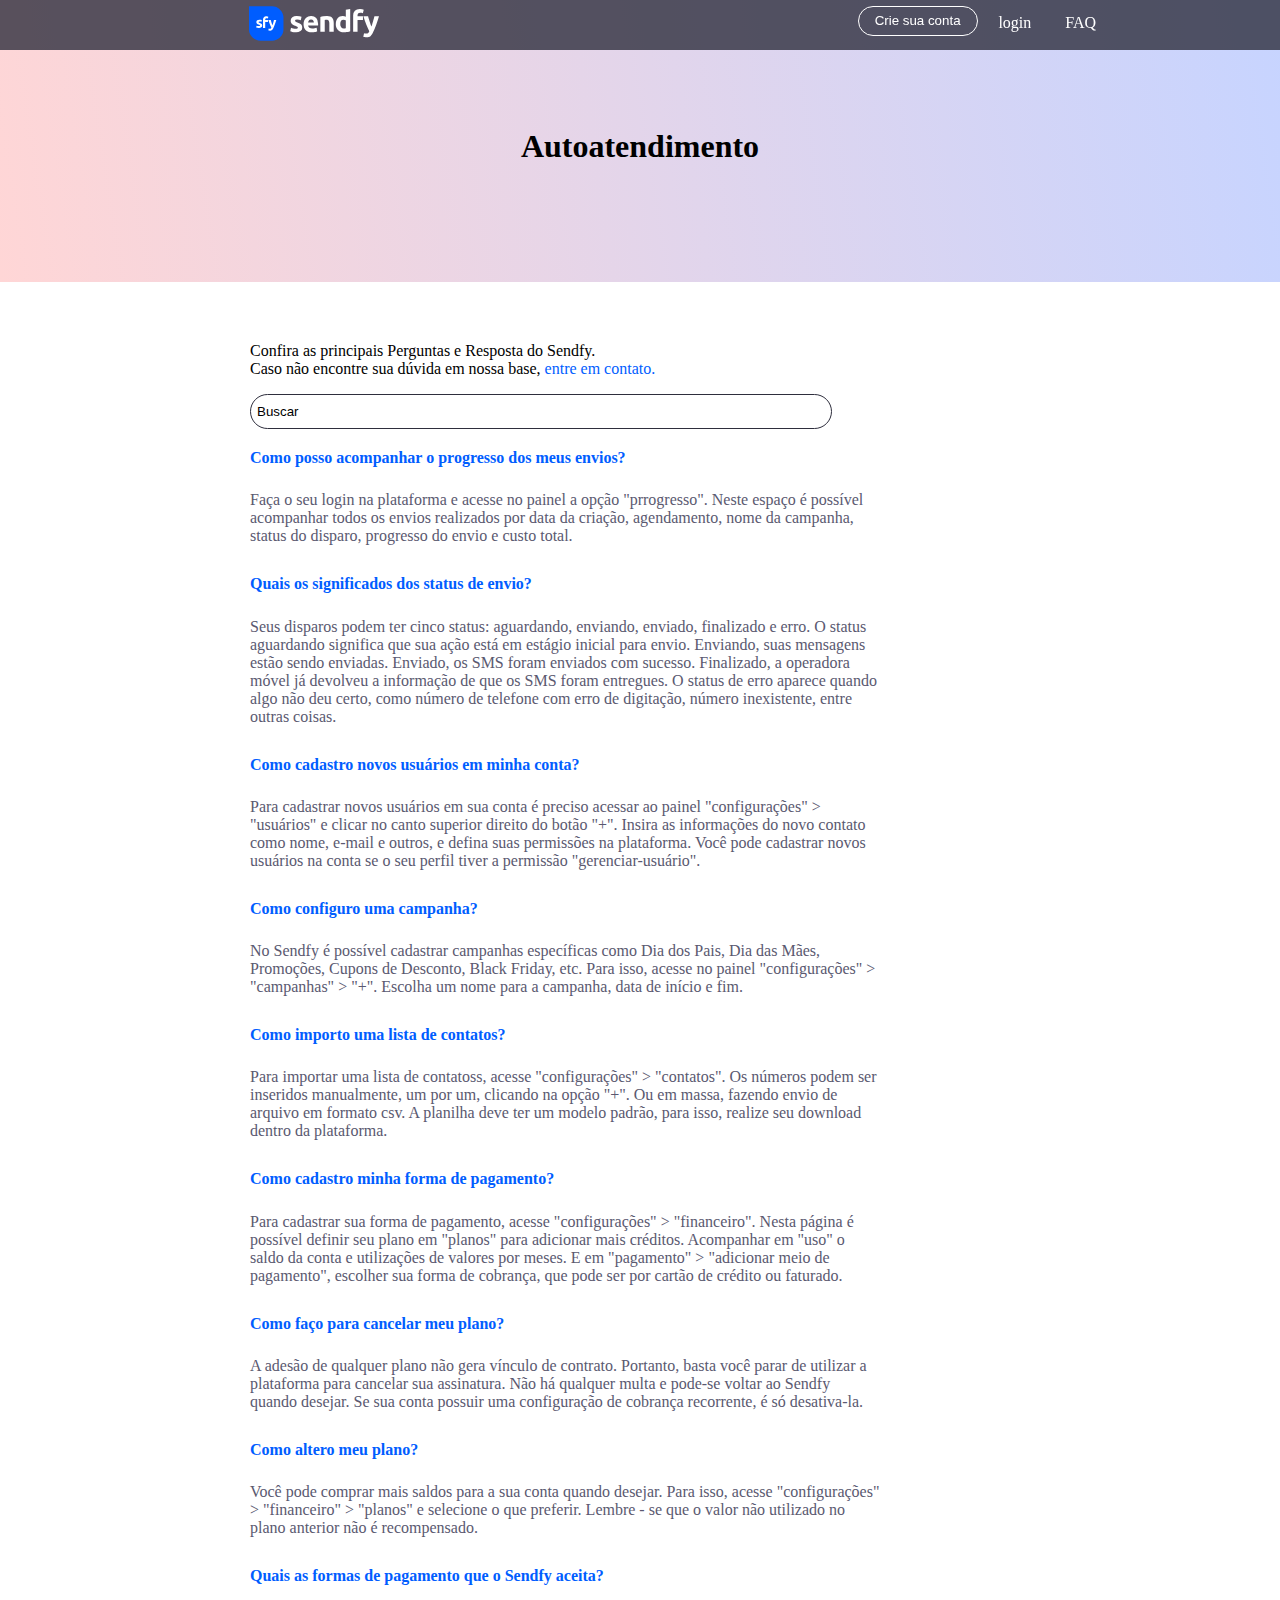
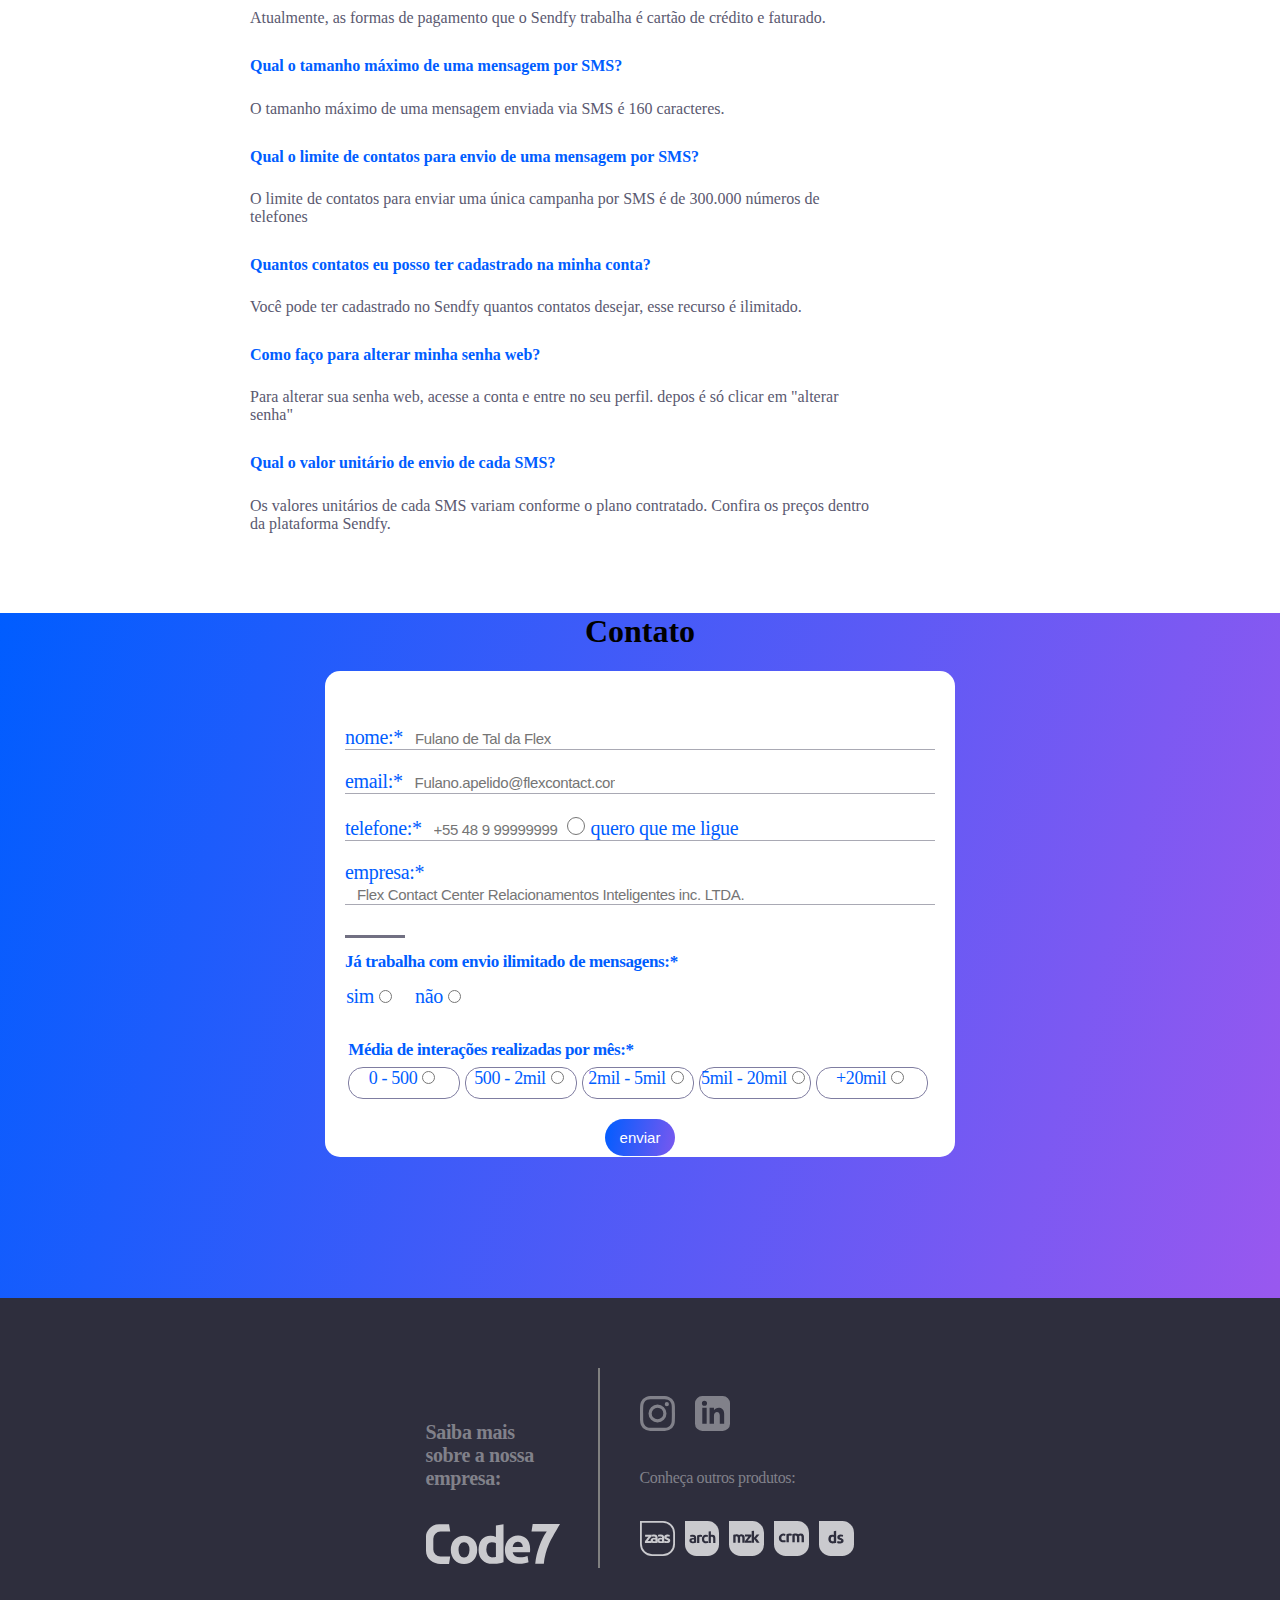
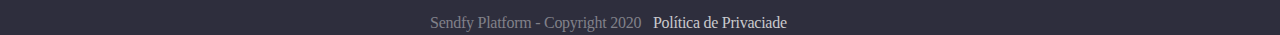
==== faq.html @ 9c52933a "Teste Commit" ====
<!DOCTYPE html>
<html lang="en">
<head>
    <meta charset="UTF-8">
    <meta name="viewport" content="width=device-width, initial-scale=1.0">
    <meta http-equiv="X-UA-Compatible" content="ie=edge">
    <title>Autoatendimento - Sendfy</title>
    <link rel="stylesheet" type="text/css" href="./css/faq.css">
</head>
<body>
    <div class="cabecalho-rolagem">
        <a href="index.html"><img class="logo_sendfy_rolagem" src="./imgs/logo_sendfy.svg"/></a>
        <button class="botao-criar-conta menu-rolagem">Crie sua conta</button>
        <div class="menu-cabecalho menu-rolagem-div">
            <a class="login">login</a>
            <a class="faq">FAQ</a>
        </div>
    </div>
    <div class="cabecalho">
       <h1>Autoatendimento</h1>
    </div>

    <div class="main">
    <div class="info">
        <p>Confira as principais Perguntas e Resposta do Sendfy.<br/>
            Caso não encontre sua dúvida em nossa base, <a href="#">entre em contato.</a>
        </p>
    </div>

        <button class="botao-buscar">Buscar</button>
        <div class="textos">
        <h4 class="primeiro">Como posso acompanhar o progresso dos meus envios?</h4>
        <p>Faça o seu login na plataforma e acesse no painel a opção "prrogresso". Neste espaço é possível 
            acompanhar todos os envios realizados por data
            da criação, agendamento, nome da campanha, status do disparo, progresso do envio e custo total.
        </p>

        <h4>Quais os significados dos status de envio?</h4>
        <p>Seus disparos podem ter cinco status: aguardando, enviando, enviado, finalizado e erro. O status aguardando
            significa que sua ação está em estágio inicial para envio. Enviando, suas mensagens estão sendo enviadas.
            Enviado, os SMS foram enviados com sucesso. Finalizado, a operadora móvel já devolveu a informação de que os
            SMS foram entregues. O status de erro aparece quando algo não deu certo, como número de telefone com erro
            de digitação, número inexistente, entre outras coisas.</p>

        <h4>Como cadastro novos usuários em minha conta?</h4>
        <p>
            Para cadastrar novos usuários em sua conta é preciso acessar ao painel "configurações" > "usuários"
            e clicar no canto superior direito do botão "+". Insira as informações do novo contato como nome, e-mail
            e outros, e defina suas permissões na plataforma. Você pode cadastrar novos usuários na conta se o seu perfil
            tiver a permissão "gerenciar-usuário".
        </p>

        <h4>Como configuro uma campanha?</h4>
        <p>No Sendfy é possível cadastrar campanhas específicas como Dia dos Pais, Dia das Mães, Promoções, Cupons
            de Desconto, Black Friday, etc. Para isso, acesse no painel "configurações" > "campanhas" > "+". Escolha
            um nome para a campanha, data de início e fim.
        </p>

        <h4>Como importo uma lista de contatos?</h4>
        <p>Para importar uma lista de contatoss, acesse "configurações" > "contatos". Os números podem ser inseridos
            manualmente, um por um, clicando na opção "+". Ou em massa, fazendo envio de arquivo em formato csv.
            A planilha deve ter um modelo padrão, para isso, realize seu download dentro da plataforma.
        </p>

        <h4>Como cadastro minha forma de pagamento?</h4>
        <p>
            Para cadastrar sua forma de pagamento, acesse "configurações" > "financeiro". Nesta página é possível
            definir seu plano em "planos" para adicionar mais créditos. Acompanhar em "uso" o saldo da conta e
            utilizações de valores por meses. E em "pagamento" > "adicionar meio de pagamento", escolher sua forma
            de cobrança, que pode ser por cartão de crédito ou faturado.
        </p>

        <h4>Como faço para cancelar meu plano?</h4>
        <p>
            A adesão de qualquer plano não gera vínculo de contrato. Portanto, basta você parar de utilizar a 
            plataforma para cancelar sua assinatura. Não há qualquer multa e pode-se voltar ao Sendfy quando
            desejar. Se sua conta possuir uma configuração de cobrança recorrente, é só desativa-la.
        </p>

        <h4>Como altero meu plano?</h4>
        <p>
            Você pode comprar mais saldos para a sua conta quando desejar. Para isso, acesse "configurações" >
            "financeiro" > "planos" e selecione o que preferir. Lembre - se que o valor não utilizado no plano
            anterior não é recompensado.
        </p>

        <h4>Quais as formas de pagamento que o Sendfy aceita?</h4>
        <p>
            Atualmente, as formas de pagamento que o Sendfy trabalha é cartão de crédito e faturado.
        </p>

        <h4>Qual o tamanho máximo de uma mensagem por SMS?</h4>
        <p>
            O tamanho máximo de uma mensagem enviada via SMS é 160 caracteres.
        </p>

        <h4>Qual o limite de contatos para envio de uma mensagem por SMS?</h4>
        <p>O limite de contatos para enviar uma única campanha por SMS é de 300.000 números de telefones</p>

        <h4>Quantos contatos eu posso ter cadastrado na minha conta?</h4>
        <p>
            Você pode ter cadastrado no Sendfy quantos contatos desejar, esse recurso é ilimitado.
        </p>

        <h4>Como faço para alterar minha senha web?</h4>
        <p>Para alterar sua senha web, acesse a conta e entre no seu perfil. depos é só clicar em "alterar senha"</p>

        <h4>Qual o valor unitário de envio de cada SMS?</h4>
        <p>Os valores unitários de cada SMS variam conforme o plano contratado. Confira os preços dentro da plataforma Sendfy.</p>
        </div>

    </div>

    <div class="rodape">
        <h1>Contato</h1>
        <form>
            <div class="nome input">
            <label>nome:*</label><input type="text" placeholder="Fulano de Tal da Flex"/>
            </div>
            <div class="input">
            <label>email:*</label><input type="text" placeholder="Fulano.apelido@flexcontact.com.br">
            </div>
            <div class="input">
            <label>telefone:*</label><input class="input-tel" type="text" placeholder="+55 48 9 99999999"><input type="radio" class="radio"><label class="meligue">quero que me ligue</label>
            </div>
            <div class="input">
            <label>empresa:*</label><input class="empresa" type="text" placeholder="Flex Contact Center Relacionamentos Inteligentes inc. LTDA."/>
            </div>

            <div class="risco"></div>

            <div class="envio-mensagem">
                <h1>Já trabalha com envio ilimitado de mensagens:*</h1>
            </div>
            <div class="sim-nao">
                <label>sim</label><input class="input-sim" type="radio"/><label class="label-nao">não</label><input type="radio"/>
            </div>

            <div class="interacoes">
                <h1>Média de interações realizadas por mês:*</h1>
            </div>

            <div class="radiobox-interacoes">
                <div class="radiobox">
                <label>0 - 500</label><input type="radio"/>
                </div>
                <div class="radiobox">
                <label>500 - 2mil</label><input type="radio"/>
                </div>
                <div class="radiobox">
                <label>2mil - 5mil</label><input type="radio"/>
                </div>
                <div class="radiobox">
                <label>5mil - 20mil</label><input type="radio"/>
                </div>
                <div class="radiobox">
                <label>+20mil</label><input type="radio"/>
                </div>
            </div>

            <button class="botao-enviar">enviar</button>
        </form>
    </div>

    <div class="fim">
        <div class="conteudo">
            <div class="conteudo-esquerdo">
            <h5>Saiba mais sobre a nossa empresa:</h5>
            <img src="./imgs/code_7.svg">
            </div>
            <div class="meio"></div>
            <div class="conteudo-direito">
            <img src="./imgs/insta.svg"><img  class="linkedin" src="./imgs/iconmonstr-linkedin-3.svg">
            <br/><br/>
            <p>Conheça outros produtos:</p>
            <br/>
            <img class="zaas" src="./imgs/zaas.svg"><img class="arch produtos" src="./imgs/arch.svg"><img class="mzq produtos" src="./imgs/mzk.svg"><img class="crm produtos" src="./imgs/crm.svg"><img class="ds produtos" src="./imgs/ds.svg">
            </div>
        </div>
        <div class="copyright">
        <p>Sendfy Platform - Copyright 2020 <a href="#">Política de Privaciade</a></p>
        </div>
    </div>

</body>
</html>
---- css/faq.css ----
body {
  margin: 0;
  height: 2000px;
  overflow-x: hidden;
}

.cabecalho {
  position: absolute;
  top: 0px;
  left: 0px;
  width: 100%;
  height: 282px;
  background: transparent linear-gradient(261deg, #c7d4ff 0%, #ffd6d6 100%) 0%
    0% no-repeat padding-box;
  opacity: 1;
}

.cabecalho h1 {
  text-align: center;
  margin-top: 10%;
}

.cabecalho-rolagem {
  width: 100%;
  height: 50px;
  background: rgba(46, 46, 61, 0.8) no-repeat padding-box;
  position: fixed;
  z-index: 999;
  opacity: 1;
  top: 0;
}

.logo_sendfy_rolagem {
  position: absolute;
  left: 249px;
  width: 130px;
  height: 47px;
  opacity: 1 !important;
}

.menu-cabecalho {
  position: absolute;
  left: 78%;
  top: 12%;
}

.botao-criar-conta {
  position: absolute;
  left: 67%;
  top: 11%;
  border-radius: 20px;
  width: 120px;
  height: 30px;
  background: #ffffff00 0% 0% no-repeat padding-box;
  border: 1px solid #ffffff;
  color: #ffffff;
  border-radius: 20px;
  opacity: 1;
}

.menu-rolagem-div {
  margin-top: 8px;
}

.login {
  margin-right: 30px;
  letter-spacing: 0;
  color: #ffffff;
  opacity: 1;
}

.faq {
  margin-right: 30px;
  letter-spacing: 0;
  color: #ffffff;
  opacity: 1;
}

.main {
  position: rela;
  z-index: 999;
  margin-top: 342px;
  margin-left: 250px;
  margin-right: 400px;
}

.info {
  letter-spacing: 0;
  opacity: 1;
}

.info a {
  text-decoration: none;
  letter-spacing: 0;
  color: #005dff;
  top: 342px;
  left: 250px;
  width: 527px;
  height: 42px;
}

.botao-buscar {
  background: #ffffff00 0% 0% no-repeat padding-box;
  border: 1px solid #2e2e3d;
  border-radius: 20px;
  opacity: 1;
  top: 425px;
  left: 669px;
  width: 582px;
  height: 35px;
  text-align: left;
}

.textos h4 {
  top: 0px;
  left: 0px;
  width: 542px;
  height: 21px;
  text-align: left;
  font: Medium 20px/30px Objektiv Mk3;
  letter-spacing: 0;
  color: #005dff;
  margin-top: 30px;
}

.primeiro {
  margin-top: 20px !important;
}

.textos p {
  top: 63px;
  left: 0px;
  width: 100%;
  height: 100%;
  text-align: left;
  font: Regular 16px/30px Objektiv Mk3;
  letter-spacing: 0;
  color: #5a5970;
}

.rodape {
  top: 2186px;
  left: 0px;
  width: 100%;
  height: 685px;
  background: transparent linear-gradient(106deg, #005dff 0%, #9958ef 100%) 0%
    0% no-repeat padding-box;
  opacity: 1;
  text-align: center;
  margin-top: 80px;
}

.rodape form {
  width: 630px;
  height: 451px;
  background: #ffffff 0% 0% no-repeat padding-box;
  border-radius: 15px;
  opacity: 1;
  margin: auto;
  padding-top: 35px;
}

.input {
  text-align: left;
  border-bottom: solid 1px #a9a9b4;
  margin-left: 20px;
  margin-right: 20px;
  margin-top: 20px;
}

.input label {
  top: 2380px;
  left: 665px;
  width: 58px;
  height: 18px;
  text-align: left;
  font: Regular 17px/24px Objektiv Mk3;
  letter-spacing: -0.34px;
  color: #005dff;
  opacity: 1;
  font-size: 20px;
}

.input input {
  top: 2380px;
  left: 728px;
  height: 18px;
  width: 200px;
  text-align: left;
  font: Regular 17px/24px Objektiv Mk3;
  letter-spacing: -0.34px;
  color: #a9a9b4;
  opacity: 1;
  border: none;
  margin-left: 10px;
  font-size: 15px;
}

.input-tel {
  width: 130px !important;
}

.meligue {
  margin-left: -88px !important;
}

.radio {
  margin-left: -90px !important;
}

.empresa {
  width: 500px !important;
}

.risco {
  margin-top: 30px;
  margin-left: 20px;
  width: 60px;
  height: 3px;
  background: #717082 0% 0% no-repeat padding-box;
  opacity: 1;
}

.envio-mensagem {
  margin-left: 20px;
}

.envio-mensagem h1 {
  text-align: left;
  font: Bold 17px/24px Objektiv Mk3;
  letter-spacing: -0.34px;
  color: #005dff;
  opacity: 1;
}

.interacoes h1 {
  margin-top: 30px;
  font: Bold 17px/24px Objektiv Mk3;
  letter-spacing: -0.34px;
  color: #005dff;
  opacity: 1;
  width: 332px;
  height: 18px;
}

.sim-nao {
  margin-left: -470px;
  font: Regular 17px/24px Objektiv Mk3;
  letter-spacing: -0.34px;
  color: #005dff;
  opacity: 1;
  font-size: 20px !important;
}

.label-nao {
  margin-left: 20px;
}

.radiobox-interacoes {
  display: flex;
  justify-content: center;
}

.radiobox {
  top: 2677px;
  left: 665px;
  width: 110px;
  height: 30px;
  border: 1px solid #7f7da1;
  border-radius: 15px;
  opacity: 1;
  margin-right: 5px;
  letter-spacing: -0.34px;
  color: #005dff;
  opacity: 1;
  font-size: 18px;
}

.botao-enviar {
  margin-top: 20px;
  border-radius: 25px;
  font-size: 15px;
  color: white;
  padding: 10px 15px 10px 15px;
  border: none;
  background: transparent linear-gradient(101deg, #005dff 0%, #7958ef 100%) 0%
    0% no-repeat padding-box;
}

.fim {
  top: 2871px;
  left: 0px;
  width: 100%;
  height: 337px;
  background: #2e2e3d 0% 0% no-repeat padding-box;
  opacity: 1;
}

.meio {
  border-right: solid 2px gray;
  width: 2px;
  height: 200px;
  margin-top: auto;
}

.conteudo {
  display: flex;
  align-items: center;
  justify-content: center;
}

.conteudo-esquerdo {
  margin-top: 90px;
  width: 120px;
  padding-right: 50px;
}

.conteudo-esquerdo h5 {
  font: Regular 18px/24px Objektiv Mk3;
  letter-spacing: -0.36px;
  color: #81818a;
  opacity: 1;
  font-size: 20px;
}

.conteudo-direito {
  margin-left: 40px;
  margin-top: 90px;
}

.linkedin {
  margin-left: 20px;
}

.conteudo-direito p {
  text-align: left;
  font: Regular 18px/24px Objektiv Mk3;
  letter-spacing: -0.36px;
  color: #81818a;
  opacity: 1;
}

.produtos {
  margin-left: 10px;
}

.copyright {
  display: flex;
  align-items: center;
  justify-content: center;
  margin-top: 30px;
}

.copyright p {
  width: 420px;
  font: Regular 13px/24px Objektiv Mk3;
  letter-spacing: -0.26px;
  color: #81818a;
  opacity: 1;
  margin-bottom: 0;
}

.fim a {
  margin-left: 8px;
  text-decoration: none;
  width: 140px;
  letter-spacing: -0.26px;
  color: #cacace;
  opacity: 1;
}
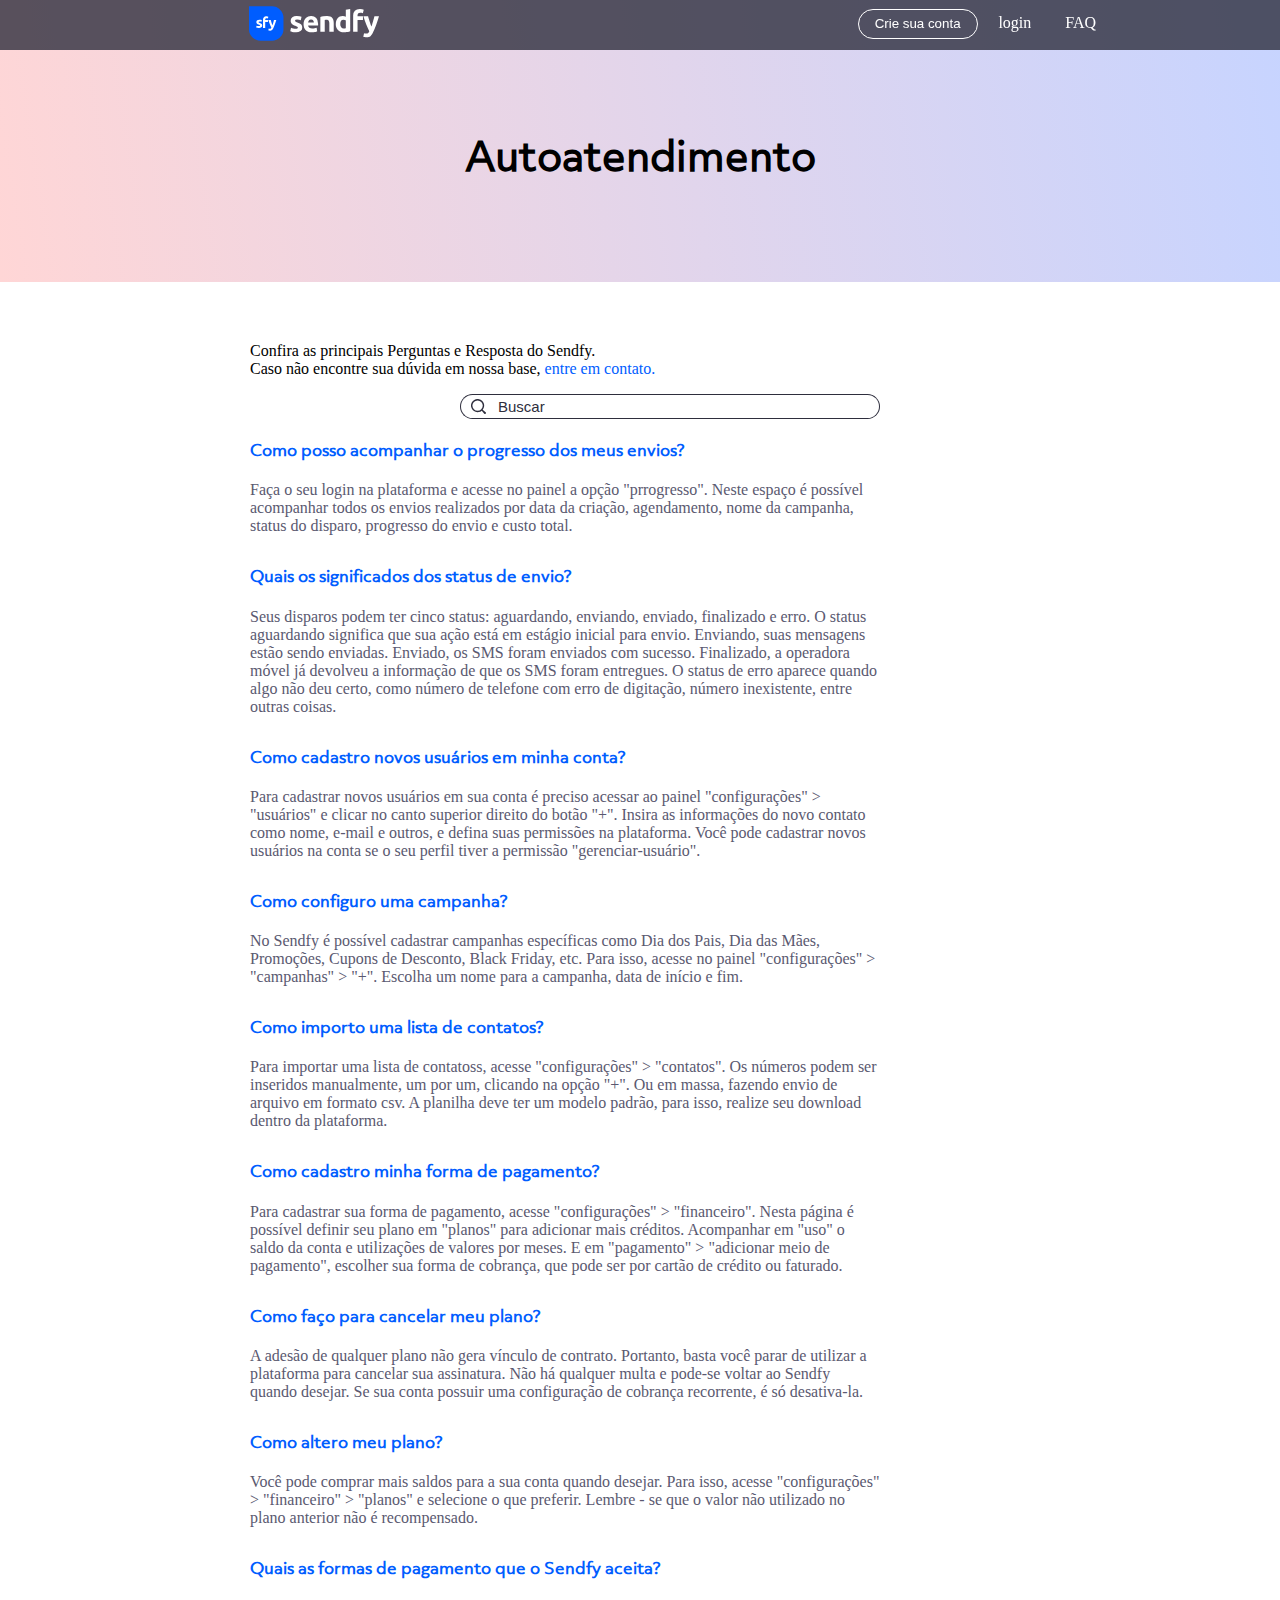
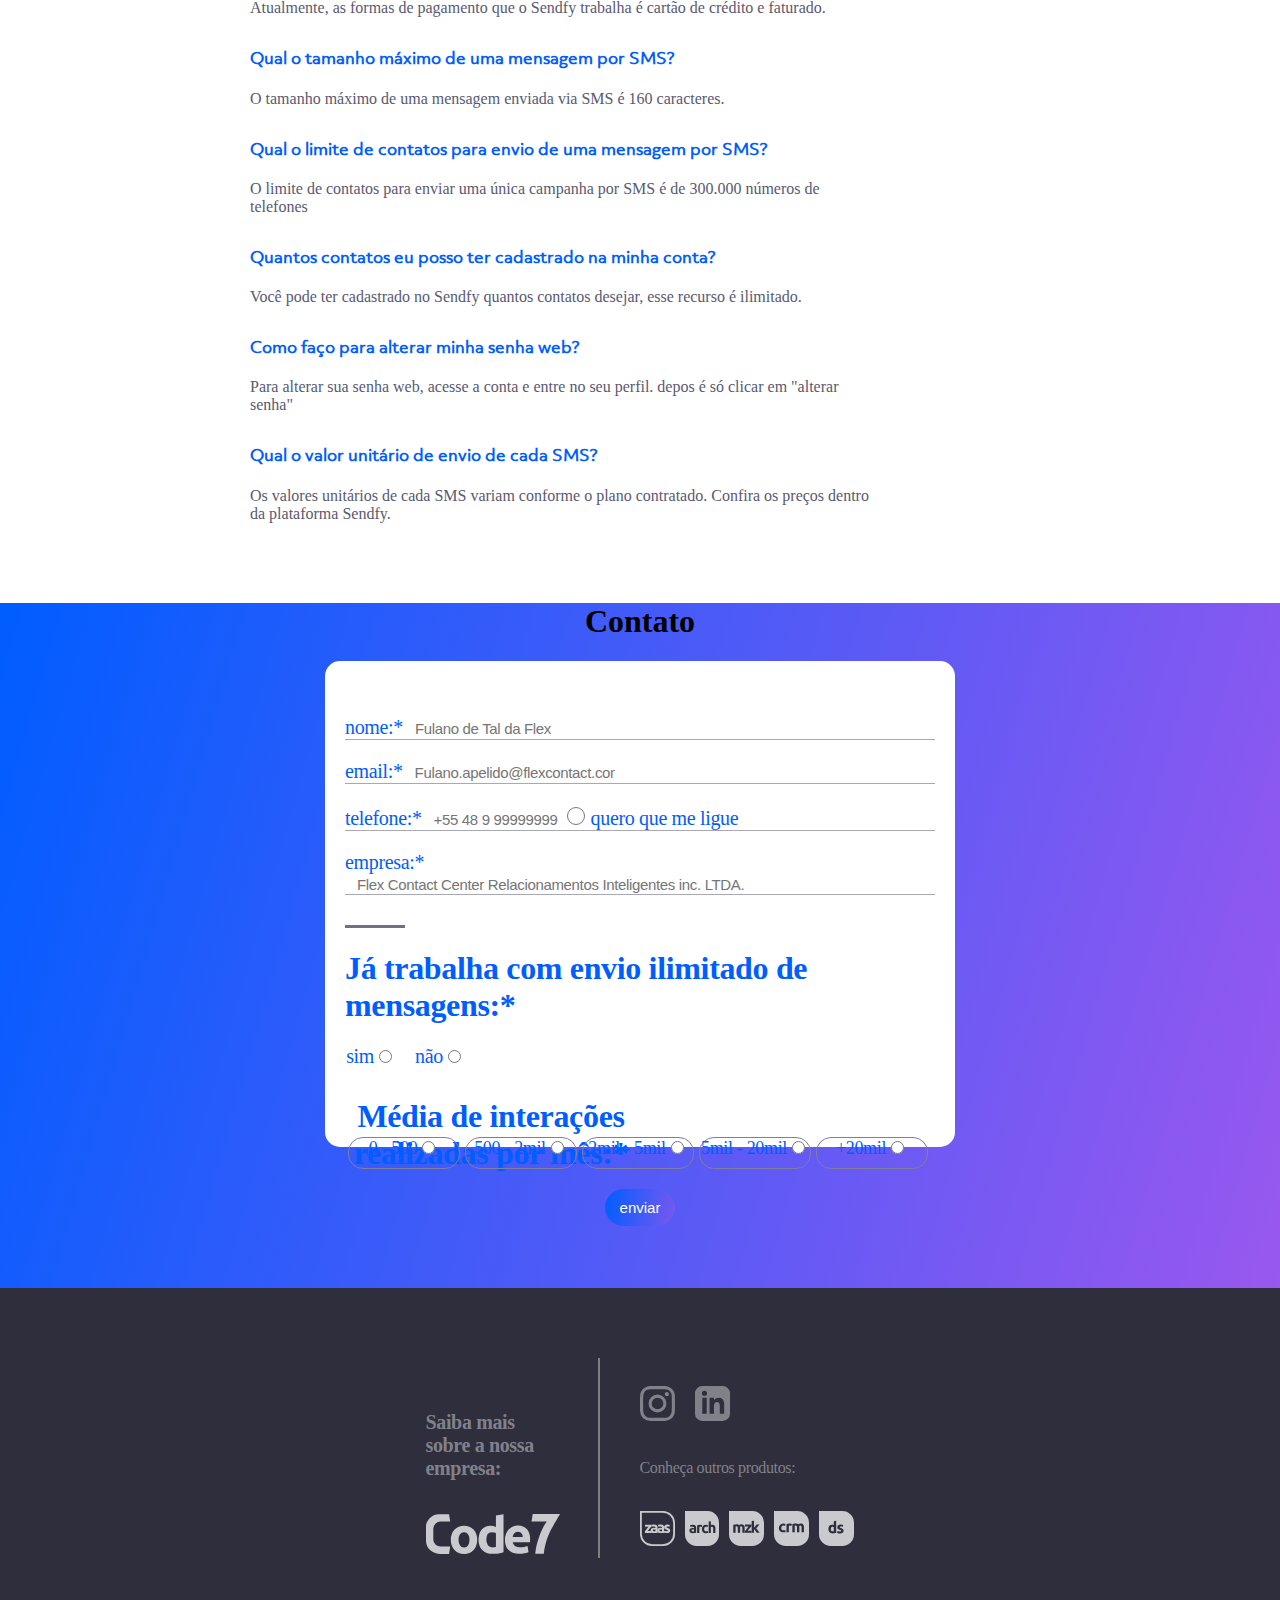
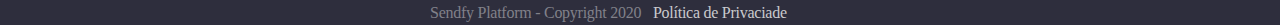
==== commit 0cfddf94: "Font instalada" ====
--- a/faq.html
+++ b/faq.html
@@ -26,8 +26,13 @@
             Caso não encontre sua dúvida em nossa base, <a href="#">entre em contato.</a>
         </p>
     </div>
+        <div class="Busca">
+        <div class="icone-busca">
+        <a href="#"><img class="icone" src="./imgs/busca.svg"></a>
+        </div>
+        <input class="Busca-Input" type="text" placeholder="Buscar"/>
+        </div>
 
-        <button class="botao-buscar">Buscar</button>
         <div class="textos">
         <h4 class="primeiro">Como posso acompanhar o progresso dos meus envios?</h4>
         <p>Faça o seu login na plataforma e acesse no painel a opção "prrogresso". Neste espaço é possível 
--- a/css/faq.css
+++ b/css/faq.css
@@ -1,3 +1,8 @@
+@font-face { 
+  font-family: 'Objektiv';
+  src: url('../fonts/Objektiv Mk3 W03 Regular/Objektiv Mk3 W03 Regular.ttf');
+}
+
 body {
   margin: 0;
   height: 2000px;
@@ -18,6 +23,9 @@
 .cabecalho h1 {
   text-align: center;
   margin-top: 10%;
+  font-family: 'Objektiv';
+  font-size: 40px;
+  font-weight: bold;
 }
 
 .cabecalho-rolagem {
@@ -47,7 +55,7 @@
 .botao-criar-conta {
   position: absolute;
   left: 67%;
-  top: 11%;
+  top: 17%;
   border-radius: 20px;
   width: 120px;
   height: 30px;
@@ -99,16 +107,53 @@
   height: 42px;
 }
 
-.botao-buscar {
+.Busca {
+  display: flex;
+  margin-left: 30px;
+}
+
+.Busca input {
   background: #ffffff00 0% 0% no-repeat padding-box;
   border: 1px solid #2e2e3d;
-  border-radius: 20px;
-  opacity: 1;
-  top: 425px;
-  left: 669px;
-  width: 582px;
-  height: 35px;
-  text-align: left;
+  border-radius: 0 20px 20px 0;
+  border-left: none;
+  opacity: 1;
+  width: 405px;
+  height: 21px;
+  text-align: left;
+  margin-left: 36%;
+}
+
+.Busca input {
+  font-size: 15px;
+  color: #2e2e3d;
+}
+
+.Busca input:focus {
+  outline: none;
+}
+
+.Busca-Input::-webkit-input-placeholder {
+  font-size: 15px;
+  color: #2e2e3d;
+}
+
+.icone-busca {
+  position: absolute;
+  z-index: 999;
+  background: #ffffff00 0% 0% no-repeat padding-box;
+  border: 1px solid #2e2e3d;
+  border-radius: 20px 0 0 20px;
+  border-right: none;
+  opacity: 1;
+  width: 40px;
+  height: 23px;
+  margin-left: 240px;
+}
+
+.icone {
+  margin-left: 10px;
+  margin-top: 4px;
 }
 
 .textos h4 {
@@ -121,6 +166,7 @@
   letter-spacing: 0;
   color: #005dff;
   margin-top: 30px;
+  font-family: Medium, Objektiv;
 }
 
 .primeiro {
@@ -174,7 +220,7 @@
   width: 58px;
   height: 18px;
   text-align: left;
-  font: Regular 17px/24px Objektiv Mk3;
+  font: 'Regular', 'Objektiv';
   letter-spacing: -0.34px;
   color: #005dff;
   opacity: 1;
@@ -187,7 +233,7 @@
   height: 18px;
   width: 200px;
   text-align: left;
-  font: Regular 17px/24px Objektiv Mk3;
+  font: 'Regular', 'Objektiv Mk3';
   letter-spacing: -0.34px;
   color: #a9a9b4;
   opacity: 1;
@@ -227,7 +273,7 @@
 
 .envio-mensagem h1 {
   text-align: left;
-  font: Bold 17px/24px Objektiv Mk3;
+  font: Bold, 'Objektiv';
   letter-spacing: -0.34px;
   color: #005dff;
   opacity: 1;
@@ -235,7 +281,7 @@
 
 .interacoes h1 {
   margin-top: 30px;
-  font: Bold 17px/24px Objektiv Mk3;
+  font: Bold, 'Objektiv';
   letter-spacing: -0.34px;
   color: #005dff;
   opacity: 1;
@@ -245,7 +291,7 @@
 
 .sim-nao {
   margin-left: -470px;
-  font: Regular 17px/24px Objektiv Mk3;
+  font: 'Regular', 'Objektiv';
   letter-spacing: -0.34px;
   color: #005dff;
   opacity: 1;
@@ -316,7 +362,7 @@
 }
 
 .conteudo-esquerdo h5 {
-  font: Regular 18px/24px Objektiv Mk3;
+  font: 'Regular', 'Objektiv';
   letter-spacing: -0.36px;
   color: #81818a;
   opacity: 1;
@@ -334,7 +380,7 @@
 
 .conteudo-direito p {
   text-align: left;
-  font: Regular 18px/24px Objektiv Mk3;
+  font: 'Regular', 'Objektiv';
   letter-spacing: -0.36px;
   color: #81818a;
   opacity: 1;
@@ -353,7 +399,7 @@
 
 .copyright p {
   width: 420px;
-  font: Regular 13px/24px Objektiv Mk3;
+  font: 'Regular', 'Objektiv';
   letter-spacing: -0.26px;
   color: #81818a;
   opacity: 1;
@@ -368,3 +414,140 @@
   color: #cacace;
   opacity: 1;
 }
+
+
+@media(max-width: 1420px) {
+
+  .icone-busca {
+    margin-left: 220px;
+  }
+
+}
+
+@media(max-width: 1380px) {
+
+  .icone-busca {
+    margin-left: 204px;
+  }
+
+}
+
+@media(max-width: 1305px) {
+
+  .icone-busca {
+    margin-left: 180px;
+  }
+
+}
+
+@media(max-width: 1232px) {
+
+  .icone-busca {
+    margin-left: 160px;
+  }
+
+}
+
+@media(max-width: 1223px) {
+
+  .icone-busca {
+    margin-left: 150px;
+  }
+
+}
+
+@media(max-width: 1165px) {
+
+  .login {
+    margin-left: 20px;
+  }
+
+}
+
+@media(max-width: 1139px) {
+
+  .icone-busca {
+    margin-left: 120px;
+  }
+
+}
+
+@media(max-width: 1150px) {
+
+  .icone-busca {
+    margin-left: 122px;
+  }
+
+}
+
+@media(max-width: 1090px) {
+
+  .icone-busca {
+    margin-left: 102px;
+  }
+
+}
+
+@media(max-width: 1084px) {
+
+  .icone-busca {
+    margin-left: 100px;
+  }
+
+}
+
+@media(max-width: 1072px) {
+
+  .icone-busca {
+    margin-left: 94px;
+  }
+
+}
+
+@media(max-width: 1064px) {
+
+  .icone-busca {
+    margin-left: 92px;
+  }
+
+}
+
+@media(max-width: 1014px) {
+
+  .icone-busca {
+    margin-left: 72px;
+  }
+
+}
+
+@media(max-width: 999px) {
+
+  .icone-busca {
+    margin-left: 70px;
+  }
+
+}
+
+@media(max-width: 992px) {
+
+  .icone-busca {
+    margin-left: 70px;
+  }
+
+}
+
+@media(max-width: 982px) {
+
+  .icone-busca {
+    margin-left: 70px;
+  }
+
+}
+
+@media(max-width: 973px) {
+
+  .login {
+    margin-left: 30px;
+  }
+
+}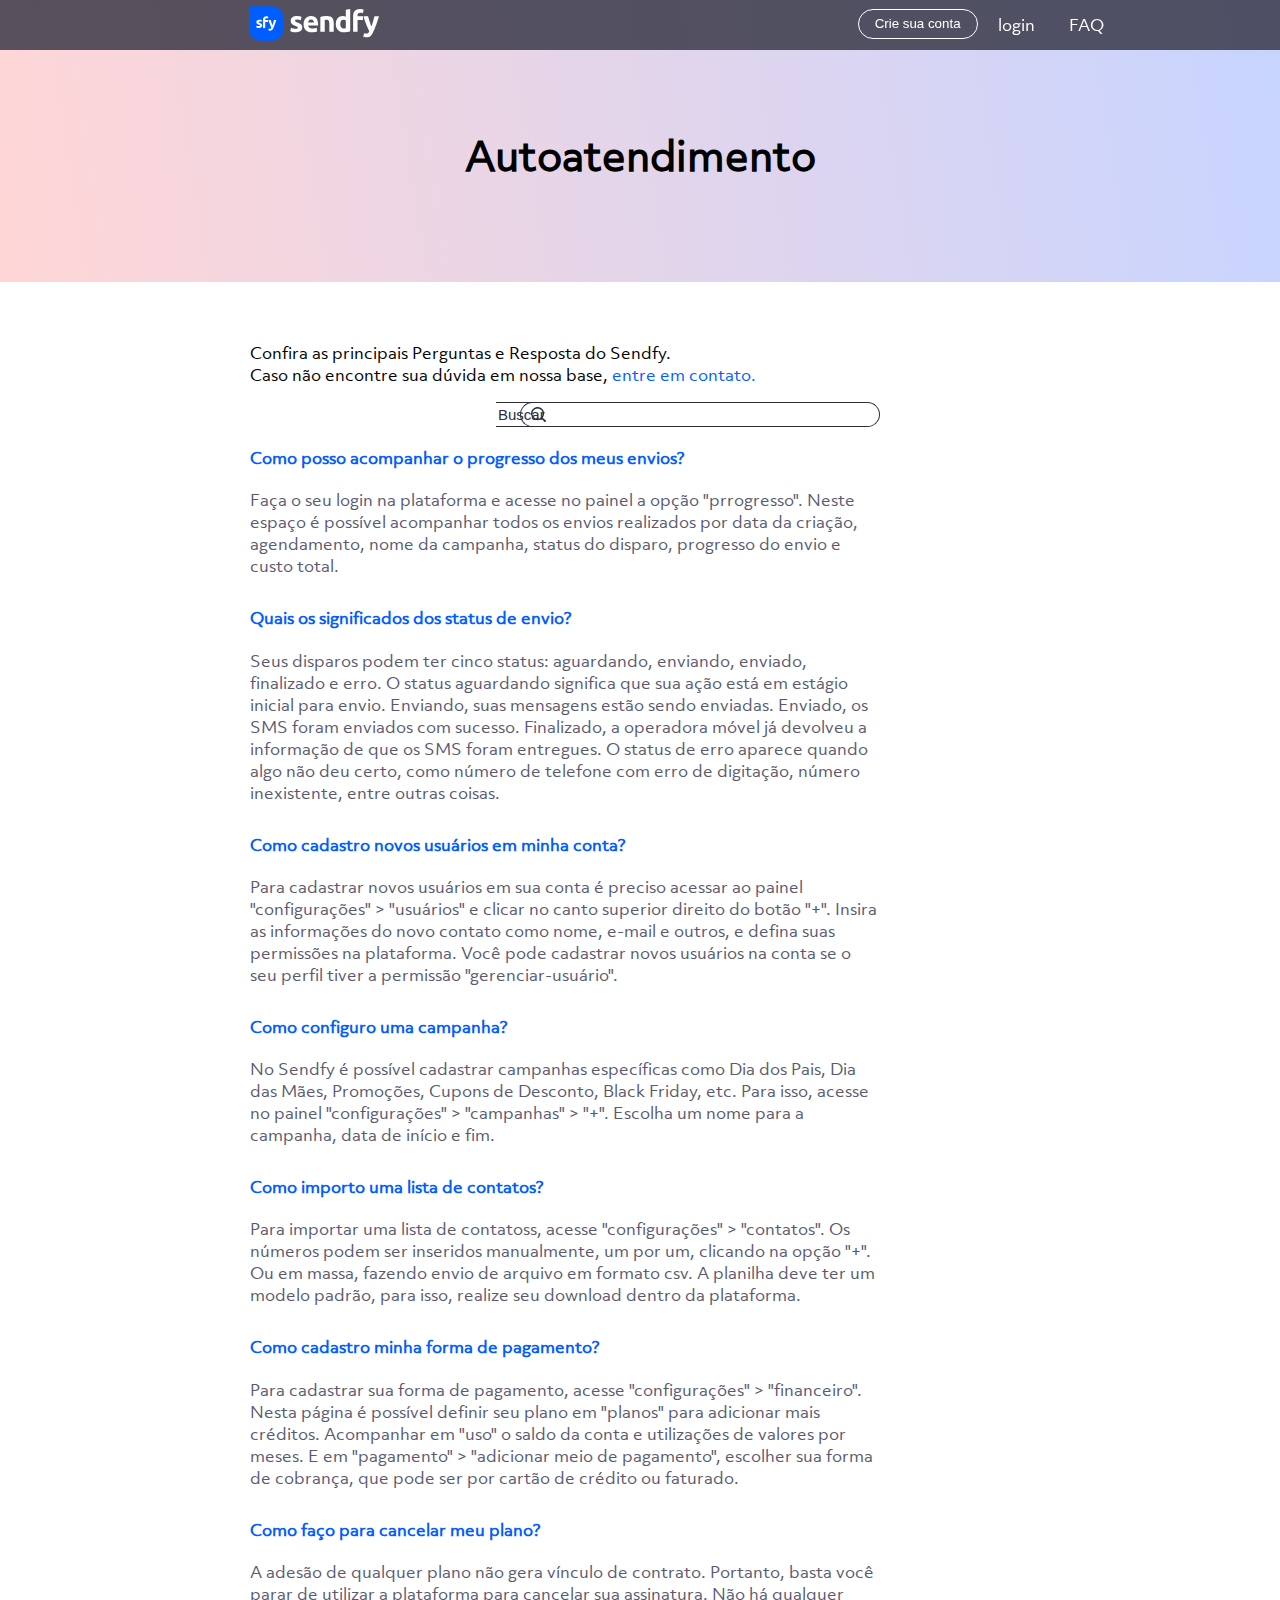
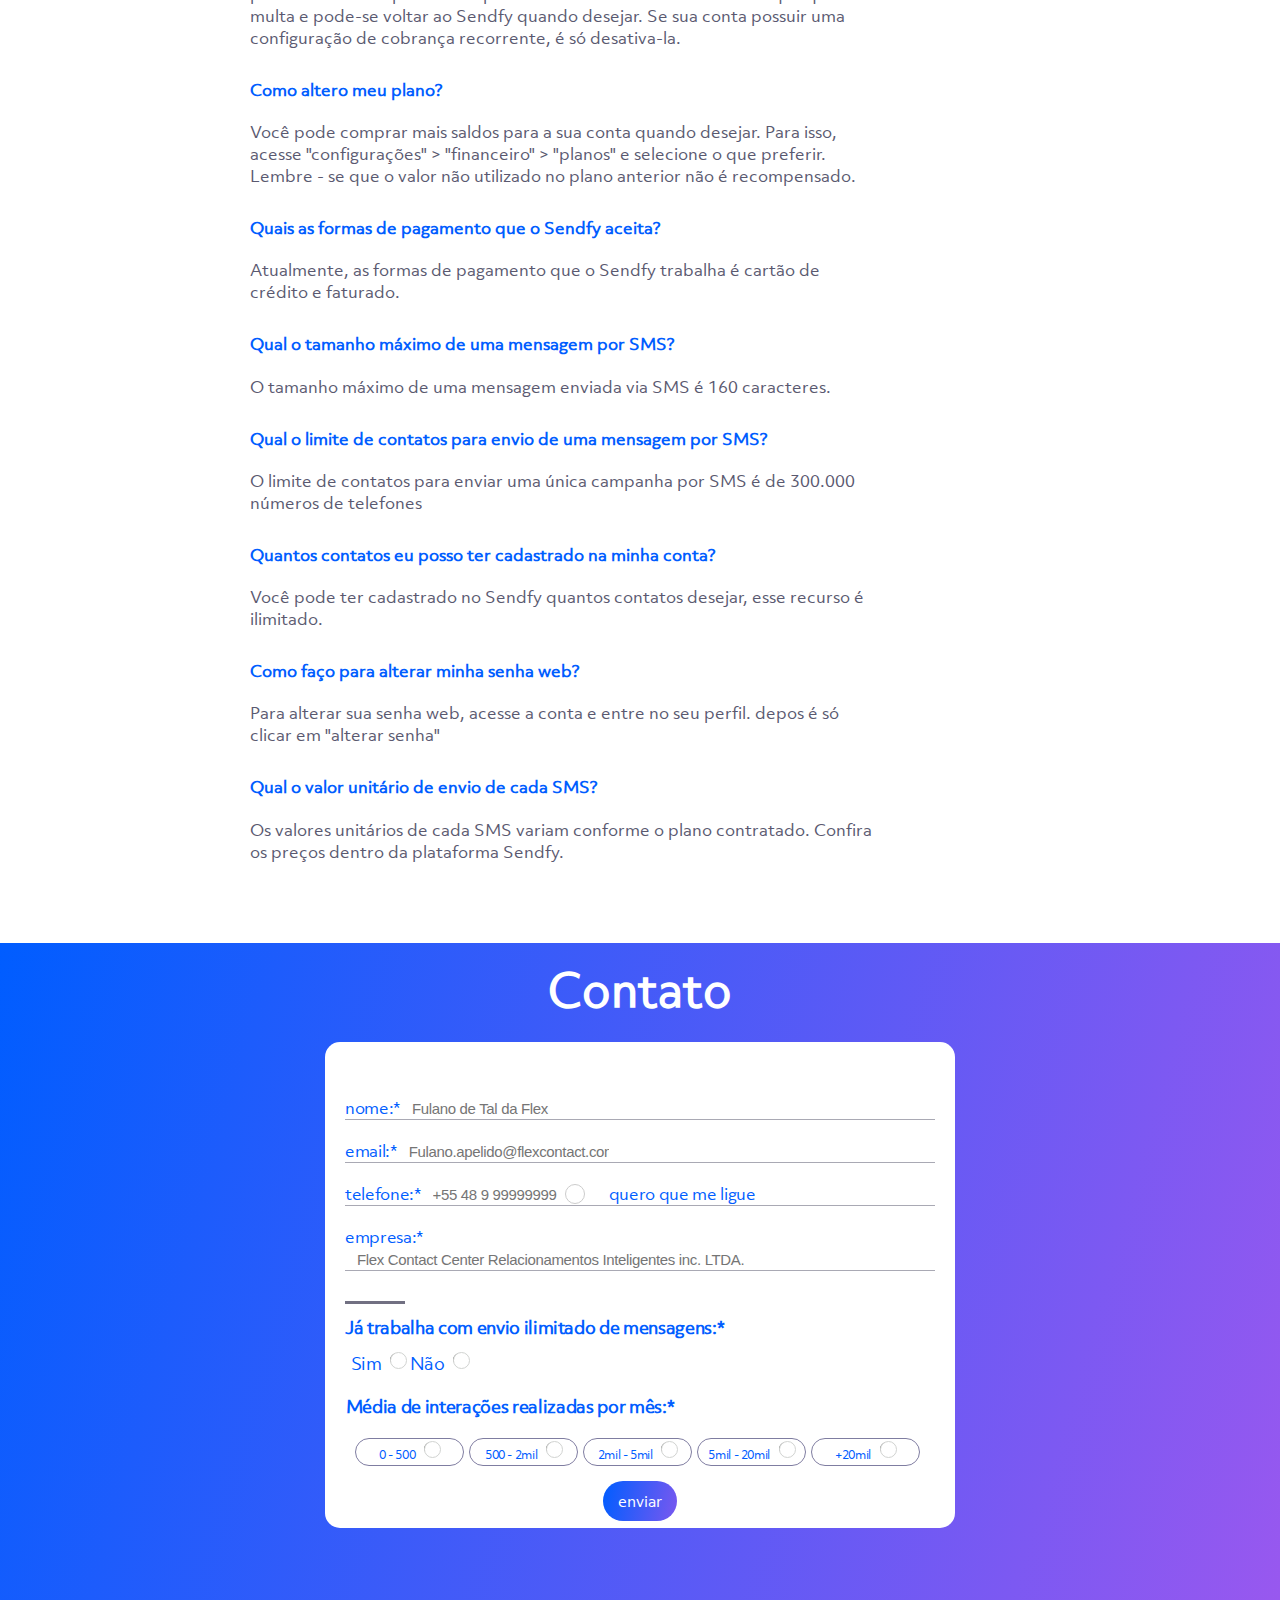
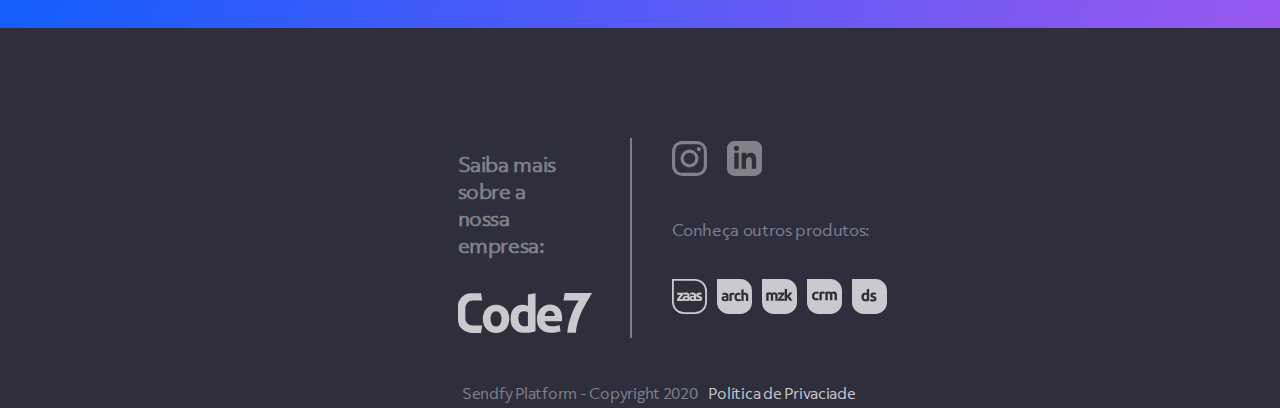
==== commit 5ade3bb1: "Rodaé e Fim do Faq finalizado (menos" ====
--- a/faq.html
+++ b/faq.html
@@ -117,7 +117,7 @@
     </div>
 
     <div class="rodape">
-        <h1>Contato</h1>
+        <a class="titulo-rodape-contato"><b>Contato</b></a>
         <form>
             <div class="nome input">
             <label>nome:*</label><input type="text" placeholder="Fulano de Tal da Flex"/>
@@ -126,7 +126,13 @@
             <label>email:*</label><input type="text" placeholder="Fulano.apelido@flexcontact.com.br">
             </div>
             <div class="input">
-            <label>telefone:*</label><input class="input-tel" type="text" placeholder="+55 48 9 99999999"><input type="radio" class="radio"><label class="meligue">quero que me ligue</label>
+            <label>telefone:*</label><input class="input-tel" type="text" placeholder="+55 48 9 99999999">
+            <!-- <input type="checkbox" class="checkbox"><label class="meligue">quero que me ligue</label> -->
+                <div class="round">
+                  <input type="checkbox" id="checkbox" />
+                  <label for="checkbox"></label>
+                </div>
+                <label class="meligue">quero que me ligue</label>
             </div>
             <div class="input">
             <label>empresa:*</label><input class="empresa" type="text" placeholder="Flex Contact Center Relacionamentos Inteligentes inc. LTDA."/>
@@ -138,7 +144,12 @@
                 <h1>Já trabalha com envio ilimitado de mensagens:*</h1>
             </div>
             <div class="sim-nao">
-                <label>sim</label><input class="input-sim" type="radio"/><label class="label-nao">não</label><input type="radio"/>
+                <label>Sim</label>
+                    <input type="radio" name="mensagens" id="checkbox2" />
+                    <label for="radio" class="radio-mensagens"></label>
+                <label>Não</label>
+                    <input type="radio" name="mensagens" id="checkbox3" />
+                    <label for="radio" class="radio-mensagens1"></label>
             </div>
 
             <div class="interacoes">
@@ -147,26 +158,34 @@
 
             <div class="radiobox-interacoes">
                 <div class="radiobox">
-                <label>0 - 500</label><input type="radio"/>
-                </div>
-                <div class="radiobox">
-                <label>500 - 2mil</label><input type="radio"/>
-                </div>
-                <div class="radiobox">
-                <label>2mil - 5mil</label><input type="radio"/>
-                </div>
-                <div class="radiobox">
-                <label>5mil - 20mil</label><input type="radio"/>
-                </div>
-                <div class="radiobox">
-                <label>+20mil</label><input type="radio"/>
-                </div>
-            </div>
-
+                    <label class="texto-radio">0 - 500</label>
+                    <input name="interacoes" type="radio"/>
+                    <label for="radio" class="radio-interacoes"></label>
+                </div>
+                <div class="radiobox">
+                    <label class="texto-radio">500 - 2mil</label>
+                    <input name="interacoes" type="radio"/>
+                    <label for="radio" class="radio-interacoes"></label>
+                </div>
+                <div class="radiobox">
+                    <label class="texto-radio">2mil - 5mil</label>
+                    <input name="interacoes" type="radio"/>
+                    <label for="radio" class="radio-interacoes"></label>
+                </div>
+                <div class="radiobox">
+                    <label class="texto-radio">5mil - 20mil</label>
+                    <input name="interacoes" type="radio"/>
+                    <label for="radio" class="radio-interacoes"></label>
+                </div>
+                <div class="radiobox">
+                    <label class="texto-radio">+20mil</label>
+                    <input name="interacoes" type="radio"/>
+                    <label for="radio" class="radio-interacoes"></label>
+                </div>
+            </div>
             <button class="botao-enviar">enviar</button>
         </form>
     </div>
-
     <div class="fim">
         <div class="conteudo">
             <div class="conteudo-esquerdo">
@@ -179,13 +198,18 @@
             <br/><br/>
             <p>Conheça outros produtos:</p>
             <br/>
-            <img class="zaas" src="./imgs/zaas.svg"><img class="arch produtos" src="./imgs/arch.svg"><img class="mzq produtos" src="./imgs/mzk.svg"><img class="crm produtos" src="./imgs/crm.svg"><img class="ds produtos" src="./imgs/ds.svg">
+            <div class="icons">
+                <div class="zaas"></div> 
+                <div class="arch"></div>
+                <div class="mzk"></div>
+                <div class="crm"></div>
+                <div class="ds"></div>
+            </div>
             </div>
         </div>
         <div class="copyright">
         <p>Sendfy Platform - Copyright 2020 <a href="#">Política de Privaciade</a></p>
         </div>
     </div>
-
 </body>
 </html>--- a/css/faq.css
+++ b/css/faq.css
@@ -7,6 +7,7 @@
   margin: 0;
   height: 2000px;
   overflow-x: hidden;
+  font-family: Regular, Objektiv;
 }
 
 .cabecalho {
@@ -162,7 +163,7 @@
   width: 542px;
   height: 21px;
   text-align: left;
-  font: Medium 20px/30px Objektiv Mk3;
+  font: Medium, Objektiv Mk3;
   letter-spacing: 0;
   color: #005dff;
   margin-top: 30px;
@@ -179,21 +180,47 @@
   width: 100%;
   height: 100%;
   text-align: left;
-  font: Regular 16px/30px Objektiv Mk3;
+  font: Regular, Objektiv Mk3;
   letter-spacing: 0;
   color: #5a5970;
 }
 
+.titulo-rodape{
+  width: 347px;
+  height: 32px;
+  font-size: 30px;
+  position: absolute;
+  text-align: center;
+  font: Bold, Objektiv Mk3;
+  letter-spacing: -0.9px;
+  color: #2E2E3D;
+  opacity: 1;
+}
+
 .rodape {
-  top: 2186px;
+  display: flex;
+  top: 0px;
   left: 0px;
   width: 100%;
+  position: relative;
   height: 685px;
-  background: transparent linear-gradient(106deg, #005dff 0%, #9958ef 100%) 0%
-    0% no-repeat padding-box;
+  background: transparent linear-gradient(106deg, #005dff 0%, #9958ef 100%) 0% 0% no-repeat padding-box;
   opacity: 1;
   text-align: center;
   margin-top: 80px;
+}
+
+.titulo-rodape-contato{
+  height: 38px;
+  font-size: 70px;
+  position: absolute;
+  width: 100vw;
+  display: flex;
+  flex-direction: row;
+  justify-content: center;
+  color: #FFFFFF;
+  font-size: 45px;
+  margin-top: 16px;
 }
 
 .rodape form {
@@ -215,16 +242,10 @@
 }
 
 .input label {
-  top: 2380px;
-  left: 665px;
-  width: 58px;
-  height: 18px;
-  text-align: left;
-  font: 'Regular', 'Objektiv';
+  font: Regular, Objektiv Mk3;
   letter-spacing: -0.34px;
   color: #005dff;
   opacity: 1;
-  font-size: 20px;
 }
 
 .input input {
@@ -233,7 +254,7 @@
   height: 18px;
   width: 200px;
   text-align: left;
-  font: 'Regular', 'Objektiv Mk3';
+  font: Regular, Objektiv Mk3;
   letter-spacing: -0.34px;
   color: #a9a9b4;
   opacity: 1;
@@ -247,11 +268,102 @@
 }
 
 .meligue {
-  margin-left: -88px !important;
-}
-
-.radio {
+  margin-left: 40px !important;
+}
+
+.checkbox {
   margin-left: -90px !important;
+  border-radius: 50%;
+}
+
+.round {
+  position: absolute;
+}
+
+.round label {
+  background-color: #fff;
+  border: 1px solid #ccc;
+  border-radius: 50%;
+  cursor: pointer;
+  height: 18px;
+  left: 220px;
+  position: absolute;
+  top: -21px;
+  width: 18px;
+}
+
+.round label:after {
+  border: 2px solid #fff;
+  border-top: none;
+  border-right: none;
+  content: "";
+  height: 6px;
+  left: 3px;
+  opacity: 0;
+  position: absolute;
+  top: 3px;
+  transform: rotate(-45deg);
+  width: 10px;
+}
+
+.round input[type="checkbox"] {
+  visibility: hidden;
+}
+
+.round input[type="checkbox"]:checked + label {
+  background-color: #005dff;
+  border-color: #005dff;
+}
+
+.round input[type="checkbox"]:checked + label:after {
+  opacity: 1;
+}
+
+
+input[type='radio']:after {
+  width: 15px;
+  height: 15px;
+  border-radius: 15px;
+  top: -1px;
+  left: 0px;
+  position: relative;
+  background-color: #FFFFFF;
+  content: '';
+  display: inline-block;
+  visibility: visible;
+  border: 1px solid #d1d3d1;
+}
+
+input[type='radio']:checked + label:after {
+  width: 9px;
+  height: 9px;
+  border-radius: 15px;
+  top: -1px;
+  left: -16px;
+  position: relative;
+  background-color: #005dff;
+  content: '';
+  display: inline-block;
+  visibility: visible;
+}
+
+.radio-mensagens{
+  margin: 0px;
+  position: absolute;
+}
+
+.radio-interacoes{
+  margin-left: 4px;
+  position: absolute;
+}
+
+.radio-mensagens1{
+  position: absolute;
+  margin-left: 4px;
+}
+
+.texto-radio{
+    font-size: 12px;
 }
 
 .empresa {
@@ -267,35 +379,39 @@
   opacity: 1;
 }
 
+
 .envio-mensagem {
   margin-left: 20px;
 }
 
 .envio-mensagem h1 {
   text-align: left;
-  font: Bold, 'Objektiv';
+  /* font: Bold 17px/24px Objektiv Mk3; */
   letter-spacing: -0.34px;
   color: #005dff;
   opacity: 1;
+  font-size: 17px;
 }
 
 .interacoes h1 {
-  margin-top: 30px;
-  font: Bold, 'Objektiv';
+  margin-top: 20px;
+  margin-bottom: 25px;
+  /* font: Bold 17px/24px Objektiv Mk3; */
   letter-spacing: -0.34px;
   color: #005dff;
   opacity: 1;
-  width: 332px;
+  width: 460px;
   height: 18px;
+  font-size: 17px; 
+  margin-left: -45px;
 }
 
 .sim-nao {
-  margin-left: -470px;
-  font: 'Regular', 'Objektiv';
+  margin-left: -460px;
   letter-spacing: -0.34px;
   color: #005dff;
   opacity: 1;
-  font-size: 20px !important;
+  font-size: 17px !important;
 }
 
 .label-nao {
@@ -310,8 +426,8 @@
 .radiobox {
   top: 2677px;
   left: 665px;
-  width: 110px;
-  height: 30px;
+  width: 107px;
+  height: 26px;
   border: 1px solid #7f7da1;
   border-radius: 15px;
   opacity: 1;
@@ -323,23 +439,25 @@
 }
 
 .botao-enviar {
-  margin-top: 20px;
+  margin-top: 15px;
   border-radius: 25px;
   font-size: 15px;
   color: white;
   padding: 10px 15px 10px 15px;
   border: none;
-  background: transparent linear-gradient(101deg, #005dff 0%, #7958ef 100%) 0%
-    0% no-repeat padding-box;
+  background: transparent linear-gradient(101deg, #005dff 0%, #7958ef 100%) 0% 0% no-repeat padding-box;
+    font-family: Regular, Objektiv;
 }
 
 .fim {
-  top: 2871px;
+  position: relative;
+  top: 0px;
   left: 0px;
   width: 100%;
-  height: 337px;
+  height: 380px;
   background: #2e2e3d 0% 0% no-repeat padding-box;
   opacity: 1;
+  
 }
 
 .meio {
@@ -351,8 +469,13 @@
 
 .conteudo {
   display: flex;
-  align-items: center;
+  opacity: 1;
+  position: relative;
+  width: 105vw;
+  display: flex;
+  flex-direction: row;
   justify-content: center;
+  align-items: center
 }
 
 .conteudo-esquerdo {
@@ -362,7 +485,7 @@
 }
 
 .conteudo-esquerdo h5 {
-  font: 'Regular', 'Objektiv';
+  font: Regular 18px/24px Objektiv Mk3;
   letter-spacing: -0.36px;
   color: #81818a;
   opacity: 1;
@@ -380,7 +503,7 @@
 
 .conteudo-direito p {
   text-align: left;
-  font: 'Regular', 'Objektiv';
+  font: Regular 18px/24px Objektiv Mk3;
   letter-spacing: -0.36px;
   color: #81818a;
   opacity: 1;
@@ -395,11 +518,13 @@
   align-items: center;
   justify-content: center;
   margin-top: 30px;
+  width: 105vw;
 }
 
 .copyright p {
   width: 420px;
-  font: 'Regular', 'Objektiv';
+  font: Regular 13px/24px Objektiv Mk3;
+  font-size: 15px;
   letter-spacing: -0.26px;
   color: #81818a;
   opacity: 1;
@@ -408,146 +533,89 @@
 
 .fim a {
   margin-left: 8px;
-  text-decoration: none;
-  width: 140px;
-  letter-spacing: -0.26px;
-  color: #cacace;
-  opacity: 1;
-}
-
-
-@media(max-width: 1420px) {
-
-  .icone-busca {
-    margin-left: 220px;
-  }
-
-}
-
-@media(max-width: 1380px) {
-
-  .icone-busca {
-    margin-left: 204px;
-  }
-
-}
-
-@media(max-width: 1305px) {
-
-  .icone-busca {
-    margin-left: 180px;
-  }
-
-}
-
-@media(max-width: 1232px) {
-
-  .icone-busca {
-    margin-left: 160px;
-  }
-
-}
-
-@media(max-width: 1223px) {
-
-  .icone-busca {
-    margin-left: 150px;
-  }
-
-}
-
-@media(max-width: 1165px) {
-
-  .login {
-    margin-left: 20px;
-  }
-
-}
-
-@media(max-width: 1139px) {
-
-  .icone-busca {
-    margin-left: 120px;
-  }
-
-}
-
-@media(max-width: 1150px) {
-
-  .icone-busca {
-    margin-left: 122px;
-  }
-
-}
-
-@media(max-width: 1090px) {
-
-  .icone-busca {
-    margin-left: 102px;
-  }
-
-}
-
-@media(max-width: 1084px) {
-
-  .icone-busca {
-    margin-left: 100px;
-  }
-
-}
-
-@media(max-width: 1072px) {
-
-  .icone-busca {
-    margin-left: 94px;
-  }
-
-}
-
-@media(max-width: 1064px) {
-
-  .icone-busca {
-    margin-left: 92px;
-  }
-
-}
-
-@media(max-width: 1014px) {
-
-  .icone-busca {
-    margin-left: 72px;
-  }
-
-}
-
-@media(max-width: 999px) {
-
-  .icone-busca {
-    margin-left: 70px;
-  }
-
-}
-
-@media(max-width: 992px) {
-
-  .icone-busca {
-    margin-left: 70px;
-  }
-
-}
-
-@media(max-width: 982px) {
-
-  .icone-busca {
-    margin-left: 70px;
-  }
-
-}
-
-@media(max-width: 973px) {
-
-  .login {
-    margin-left: 30px;
-  }
-
+    text-decoration: none;
+    width: 140px;
+    letter-spacing: -0.26px;
+    color: #cacace;
+    opacity: 1;
+    font-size: 15px;
+}
+
+.zaas{
+  background: url("../imgs/zaas.svg") no-repeat;
+  position: relative;
+  width: 35px;
+  height: 35px;
+}
+
+.zaas:hover {
+  background: url("../imgs/zaas2.svg") no-repeat;
+  position: relative;
+  width: 35px;
+  height: 35px;
+}
+
+.arch{
+  background: url("../imgs/arch.svg") no-repeat;
+  position: relative;
+  width: 35px;
+  height: 35px;
+  margin-left: 10px;
+}
+
+.arch:hover {
+  background: url("../imgs/arch2.svg") no-repeat;
+  position: relative;
+  width: 35px;
+  height: 35px;
+}
+
+.mzk{
+  background: url("../imgs/mzk.svg") no-repeat;
+  position: relative;
+  width: 35px;
+  height: 35px;
+  margin-left: 10px;
+}
+
+.mzk:hover {
+  background: url("../imgs/mzk2.svg") no-repeat;
+  position: relative;
+  width: 35px;
+  height: 35px;
+}
+
+.crm{
+  background: url("../imgs/crm.svg") no-repeat;
+  position: relative;
+  width: 35px;
+  height: 35px;
+  margin-left: 10px;
+}
+
+.crm:hover {
+  background: url("../imgs/crm2.svg") no-repeat;
+  position: relative;
+  width: 35px;
+  height: 35px;
+}
+
+.ds{
+  background: url("../imgs/ds.svg") no-repeat;
+  position: relative;
+  width: 35px;
+  height: 35px;
+  margin-left: 10px;
+}
+
+.ds:hover {
+  background: url("../imgs/ds2.svg") no-repeat;
+  position: relative;
+  width: 35px;
+  height: 35px;
+}
+
+.icons{
+    display: flex;
+    
 }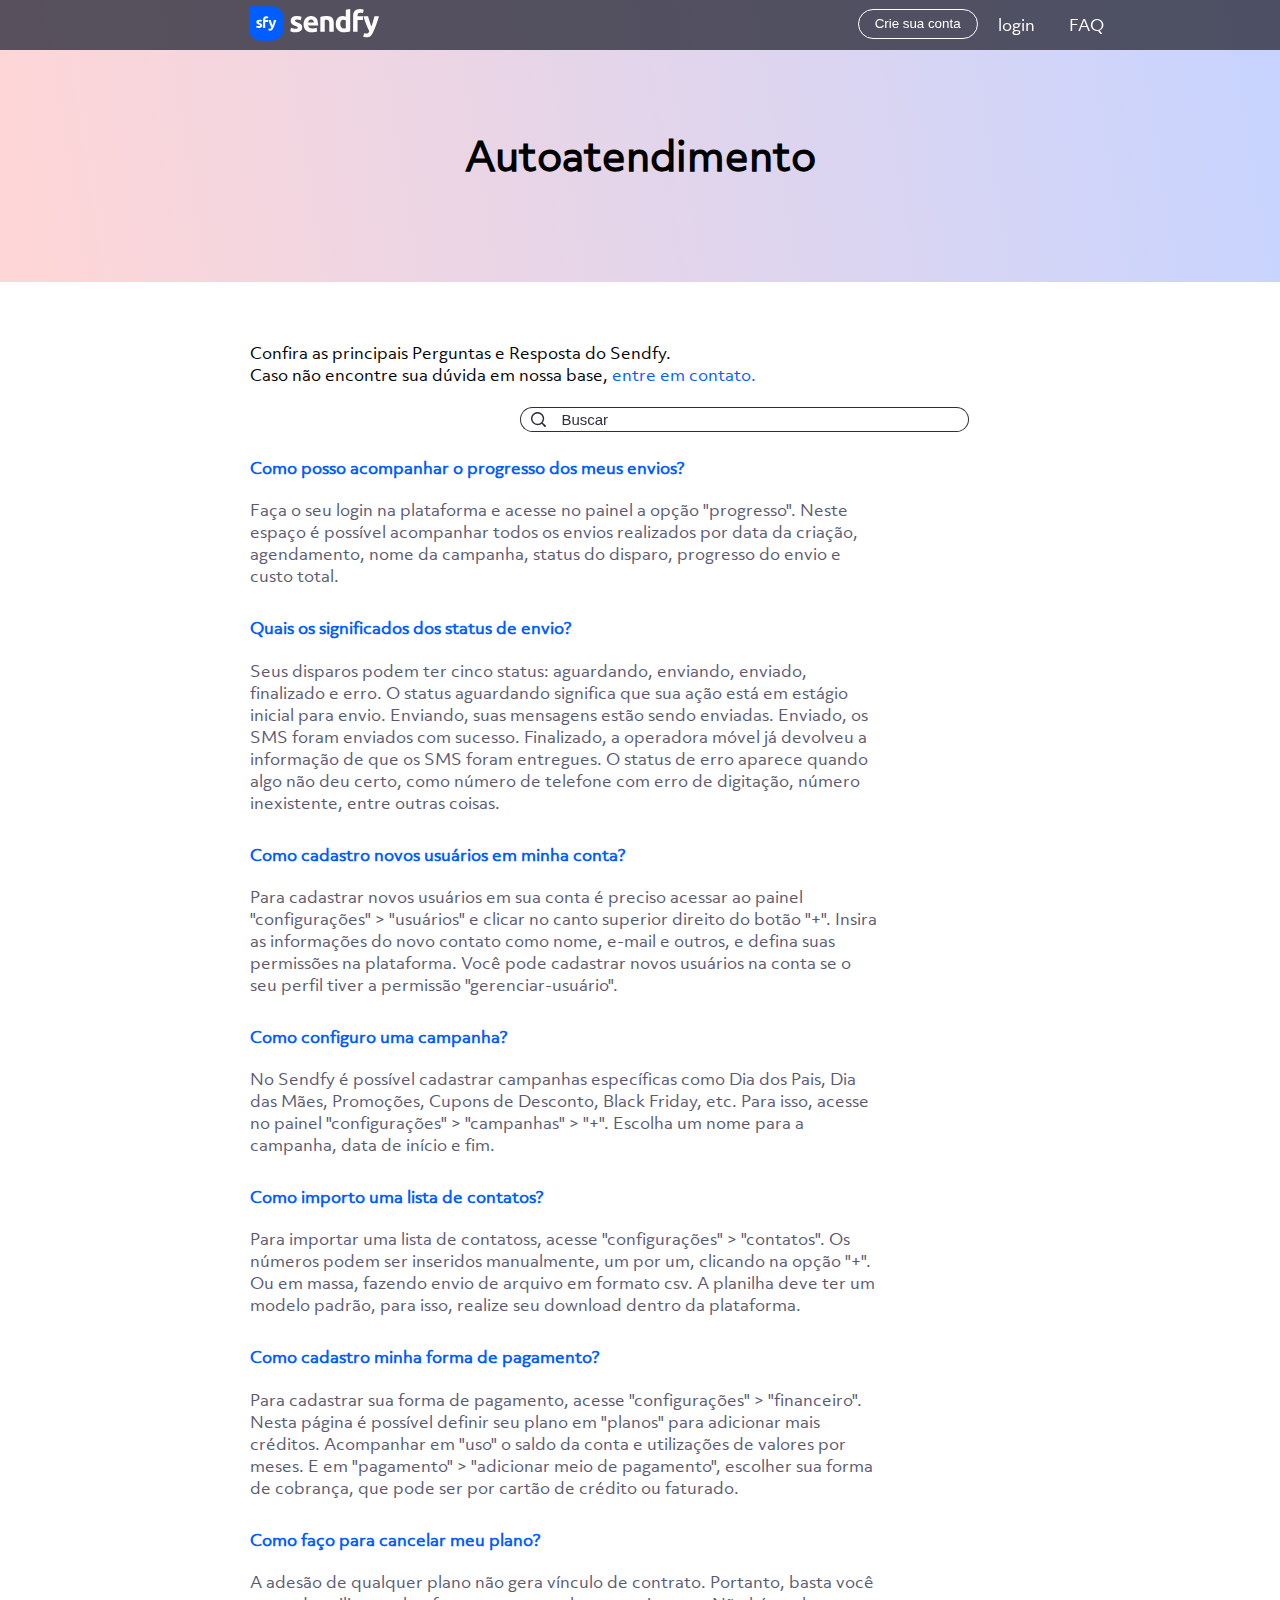
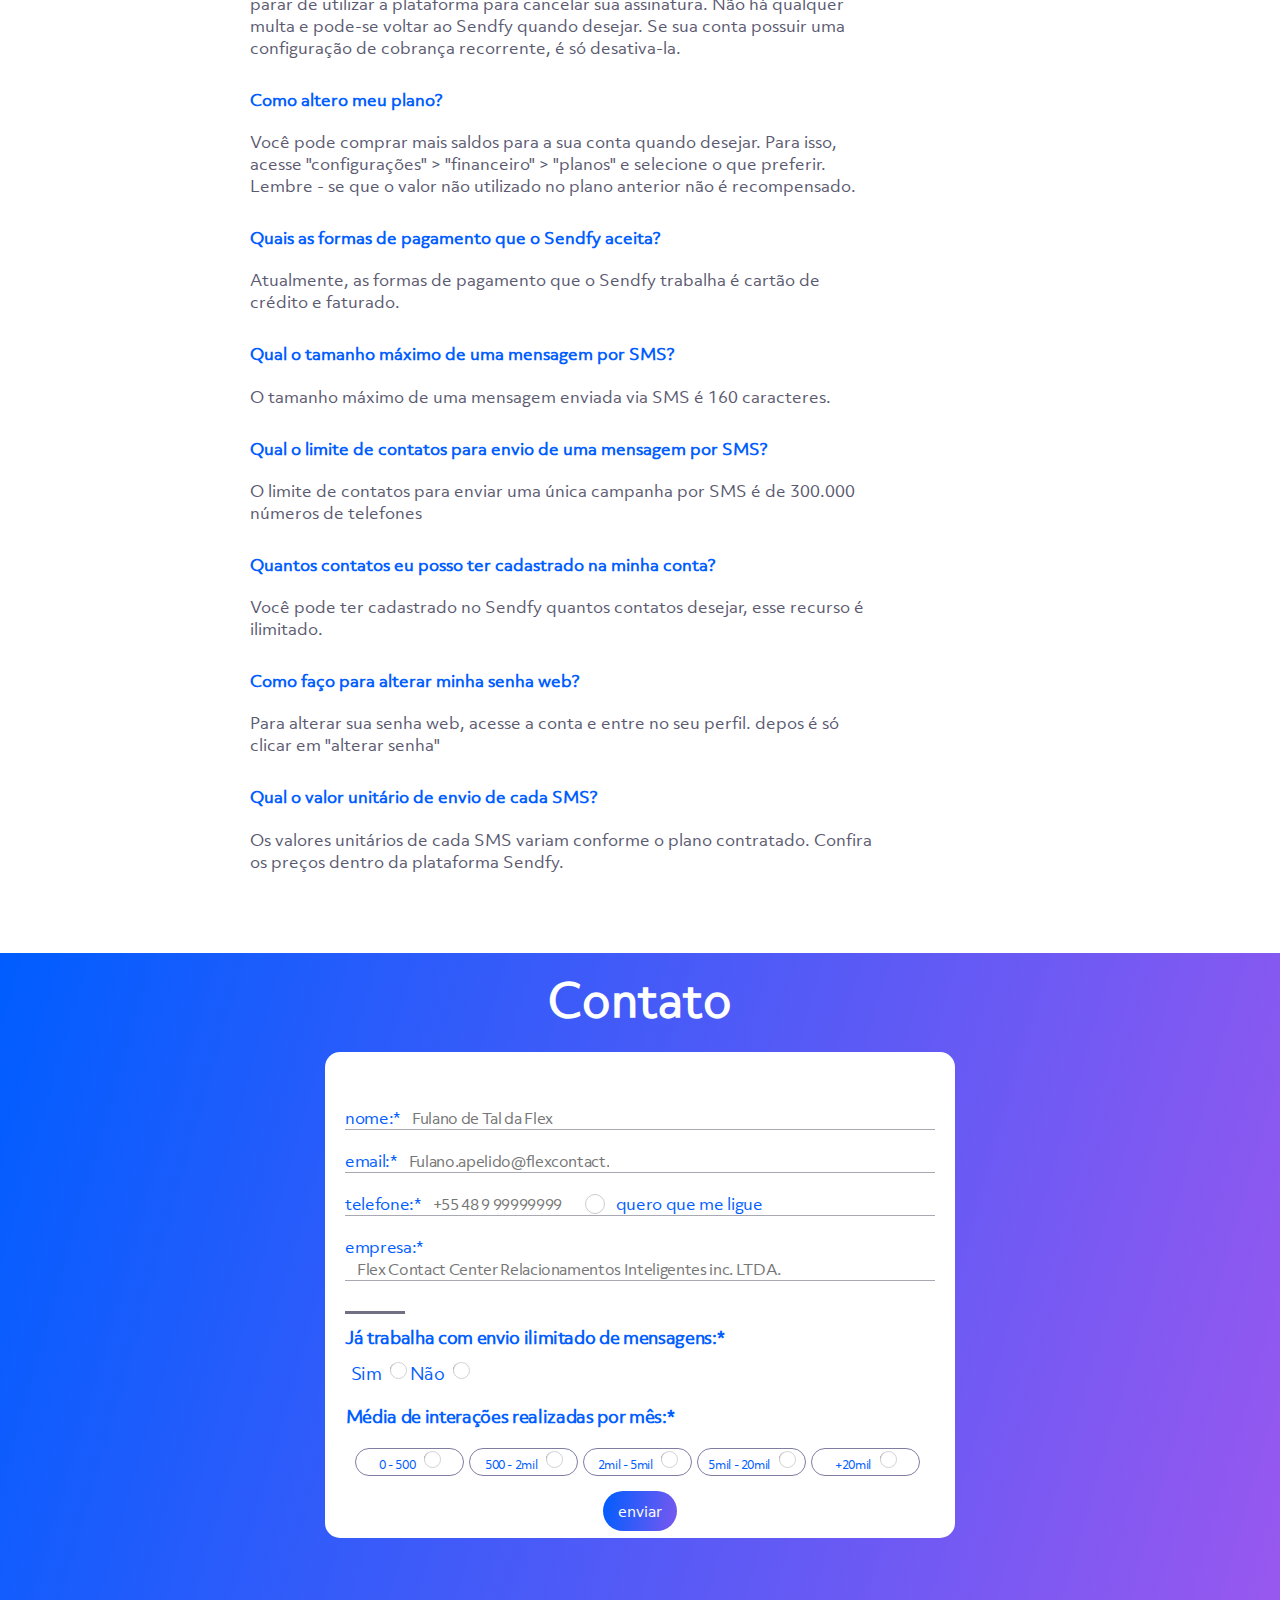
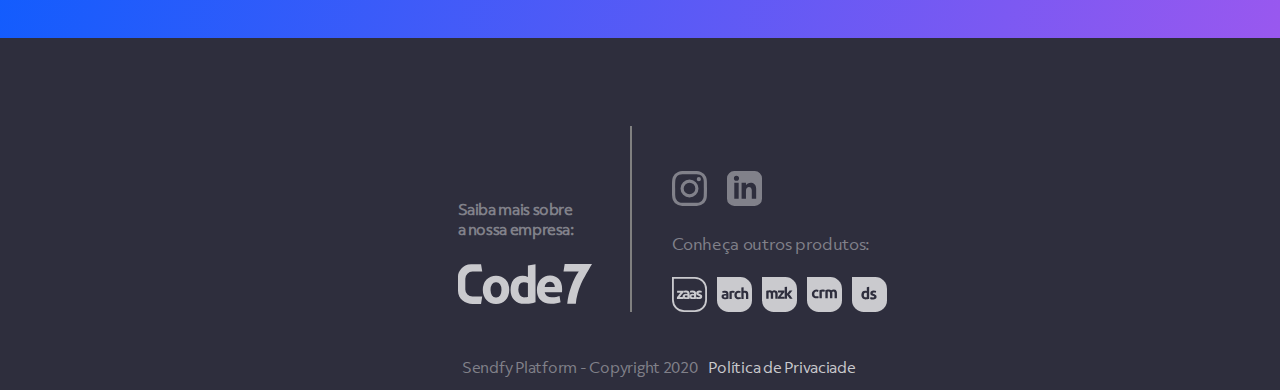
==== commit 88fc57d1: "desktop finalizado" ====
--- a/faq.html
+++ b/faq.html
@@ -4,6 +4,7 @@
     <meta charset="UTF-8">
     <meta name="viewport" content="width=device-width, initial-scale=1.0">
     <meta http-equiv="X-UA-Compatible" content="ie=edge">
+    <link href="./imgs/favicon.png" rel="icon"  type="image/x-icon" />
     <title>Autoatendimento - Sendfy</title>
     <link rel="stylesheet" type="text/css" href="./css/faq.css">
 </head>
@@ -27,15 +28,16 @@
         </p>
     </div>
         <div class="Busca">
-        <div class="icone-busca">
-        <a href="#"><img class="icone" src="./imgs/busca.svg"></a>
-        </div>
-        <input class="Busca-Input" type="text" placeholder="Buscar"/>
+            <div class="icone-busca">
+                <a href="#" style="position: absolute;"><img class="icone" src="./imgs/busca.svg"></a>
+                <input class="Busca-Input" type="text" placeholder="Buscar"/>
+            </div>
+            
         </div>
 
         <div class="textos">
         <h4 class="primeiro">Como posso acompanhar o progresso dos meus envios?</h4>
-        <p>Faça o seu login na plataforma e acesse no painel a opção "prrogresso". Neste espaço é possível 
+        <p>Faça o seu login na plataforma e acesse no painel a opção "progresso". Neste espaço é possível 
             acompanhar todos os envios realizados por data
             da criação, agendamento, nome da campanha, status do disparo, progresso do envio e custo total.
         </p>
@@ -169,12 +171,12 @@
                 </div>
                 <div class="radiobox">
                     <label class="texto-radio">2mil - 5mil</label>
-                    <input name="interacoes" type="radio"/>
+                    <input name="interacoes" type="radio" />
                     <label for="radio" class="radio-interacoes"></label>
                 </div>
                 <div class="radiobox">
                     <label class="texto-radio">5mil - 20mil</label>
-                    <input name="interacoes" type="radio"/>
+                    <input name="interacoes" style="position: relative;" type="radio"/>
                     <label for="radio" class="radio-interacoes"></label>
                 </div>
                 <div class="radiobox">
@@ -186,6 +188,7 @@
             <button class="botao-enviar">enviar</button>
         </form>
     </div>
+
     <div class="fim">
         <div class="conteudo">
             <div class="conteudo-esquerdo">
--- a/css/faq.css
+++ b/css/faq.css
@@ -3,11 +3,15 @@
   src: url('../fonts/Objektiv Mk3 W03 Regular/Objektiv Mk3 W03 Regular.ttf');
 }
 
-body {
+body{
   margin: 0;
   height: 2000px;
   overflow-x: hidden;
-  font-family: Regular, Objektiv;
+  font-family: Regular, Objektiv !important;
+}
+
+body p{
+  font-family: Regular, Objektiv !important;
 }
 
 .cabecalho {
@@ -96,6 +100,7 @@
 .info {
   letter-spacing: 0;
   opacity: 1;
+  margin-bottom: 51px;
 }
 
 .info a {
@@ -122,7 +127,8 @@
   width: 405px;
   height: 21px;
   text-align: left;
-  margin-left: 36%;
+  margin-left: 96%;
+  margin-top: -1px;
 }
 
 .Busca input {
@@ -150,6 +156,7 @@
   width: 40px;
   height: 23px;
   margin-left: 240px;
+  margin-top: -30px;
 }
 
 .icone {
@@ -180,7 +187,7 @@
   width: 100%;
   height: 100%;
   text-align: left;
-  font: Regular, Objektiv Mk3;
+  /* font: Regular, Objektiv Mk3; */
   letter-spacing: 0;
   color: #5a5970;
 }
@@ -191,7 +198,7 @@
   font-size: 30px;
   position: absolute;
   text-align: center;
-  font: Bold, Objektiv Mk3;
+  /* font: Bold, Objektiv Mk3; */
   letter-spacing: -0.9px;
   color: #2E2E3D;
   opacity: 1;
@@ -242,7 +249,7 @@
 }
 
 .input label {
-  font: Regular, Objektiv Mk3;
+  /* font: Regular, Objektiv Mk3; */
   letter-spacing: -0.34px;
   color: #005dff;
   opacity: 1;
@@ -254,7 +261,7 @@
   height: 18px;
   width: 200px;
   text-align: left;
-  font: Regular, Objektiv Mk3;
+  font-family: Regular, Objektiv;
   letter-spacing: -0.34px;
   color: #a9a9b4;
   opacity: 1;
@@ -264,7 +271,7 @@
 }
 
 .input-tel {
-  width: 130px !important;
+  width: 137px !important;
 }
 
 .meligue {
@@ -286,7 +293,7 @@
   border-radius: 50%;
   cursor: pointer;
   height: 18px;
-  left: 220px;
+  left: 240px;
   position: absolute;
   top: -21px;
   width: 18px;
@@ -364,6 +371,7 @@
 
 .texto-radio{
     font-size: 12px;
+    font-family: Regular, Objektiv;
 }
 
 .empresa {
@@ -446,7 +454,7 @@
   padding: 10px 15px 10px 15px;
   border: none;
   background: transparent linear-gradient(101deg, #005dff 0%, #7958ef 100%) 0% 0% no-repeat padding-box;
-    font-family: Regular, Objektiv;
+  font-family: Regular, Objektiv;
 }
 
 .fim {
@@ -454,16 +462,15 @@
   top: 0px;
   left: 0px;
   width: 100%;
-  height: 380px;
+  height: 352px;
   background: #2e2e3d 0% 0% no-repeat padding-box;
   opacity: 1;
-  
 }
 
 .meio {
   border-right: solid 2px gray;
   width: 2px;
-  height: 200px;
+  height: 186px;
   margin-top: auto;
 }
 
@@ -479,22 +486,21 @@
 }
 
 .conteudo-esquerdo {
-  margin-top: 90px;
+  margin-top: 133px;
   width: 120px;
   padding-right: 50px;
 }
 
 .conteudo-esquerdo h5 {
-  font: Regular 18px/24px Objektiv Mk3;
   letter-spacing: -0.36px;
   color: #81818a;
   opacity: 1;
-  font-size: 20px;
+  font-size: 15px;
 }
 
 .conteudo-direito {
   margin-left: 40px;
-  margin-top: 90px;
+  margin-top: 133px;
 }
 
 .linkedin {
@@ -503,10 +509,11 @@
 
 .conteudo-direito p {
   text-align: left;
-  font: Regular 18px/24px Objektiv Mk3;
+  font-family: Regular, Objektiv;
   letter-spacing: -0.36px;
   color: #81818a;
   opacity: 1;
+  margin: 0;
 }
 
 .produtos {
@@ -523,12 +530,12 @@
 
 .copyright p {
   width: 420px;
-  font: Regular 13px/24px Objektiv Mk3;
-  font-size: 15px;
+  /* font-family: Regular, Objektiv Mk3; */
   letter-spacing: -0.26px;
   color: #81818a;
   opacity: 1;
   margin-bottom: 0;
+  font-size: 15px;
 }
 
 .fim a {
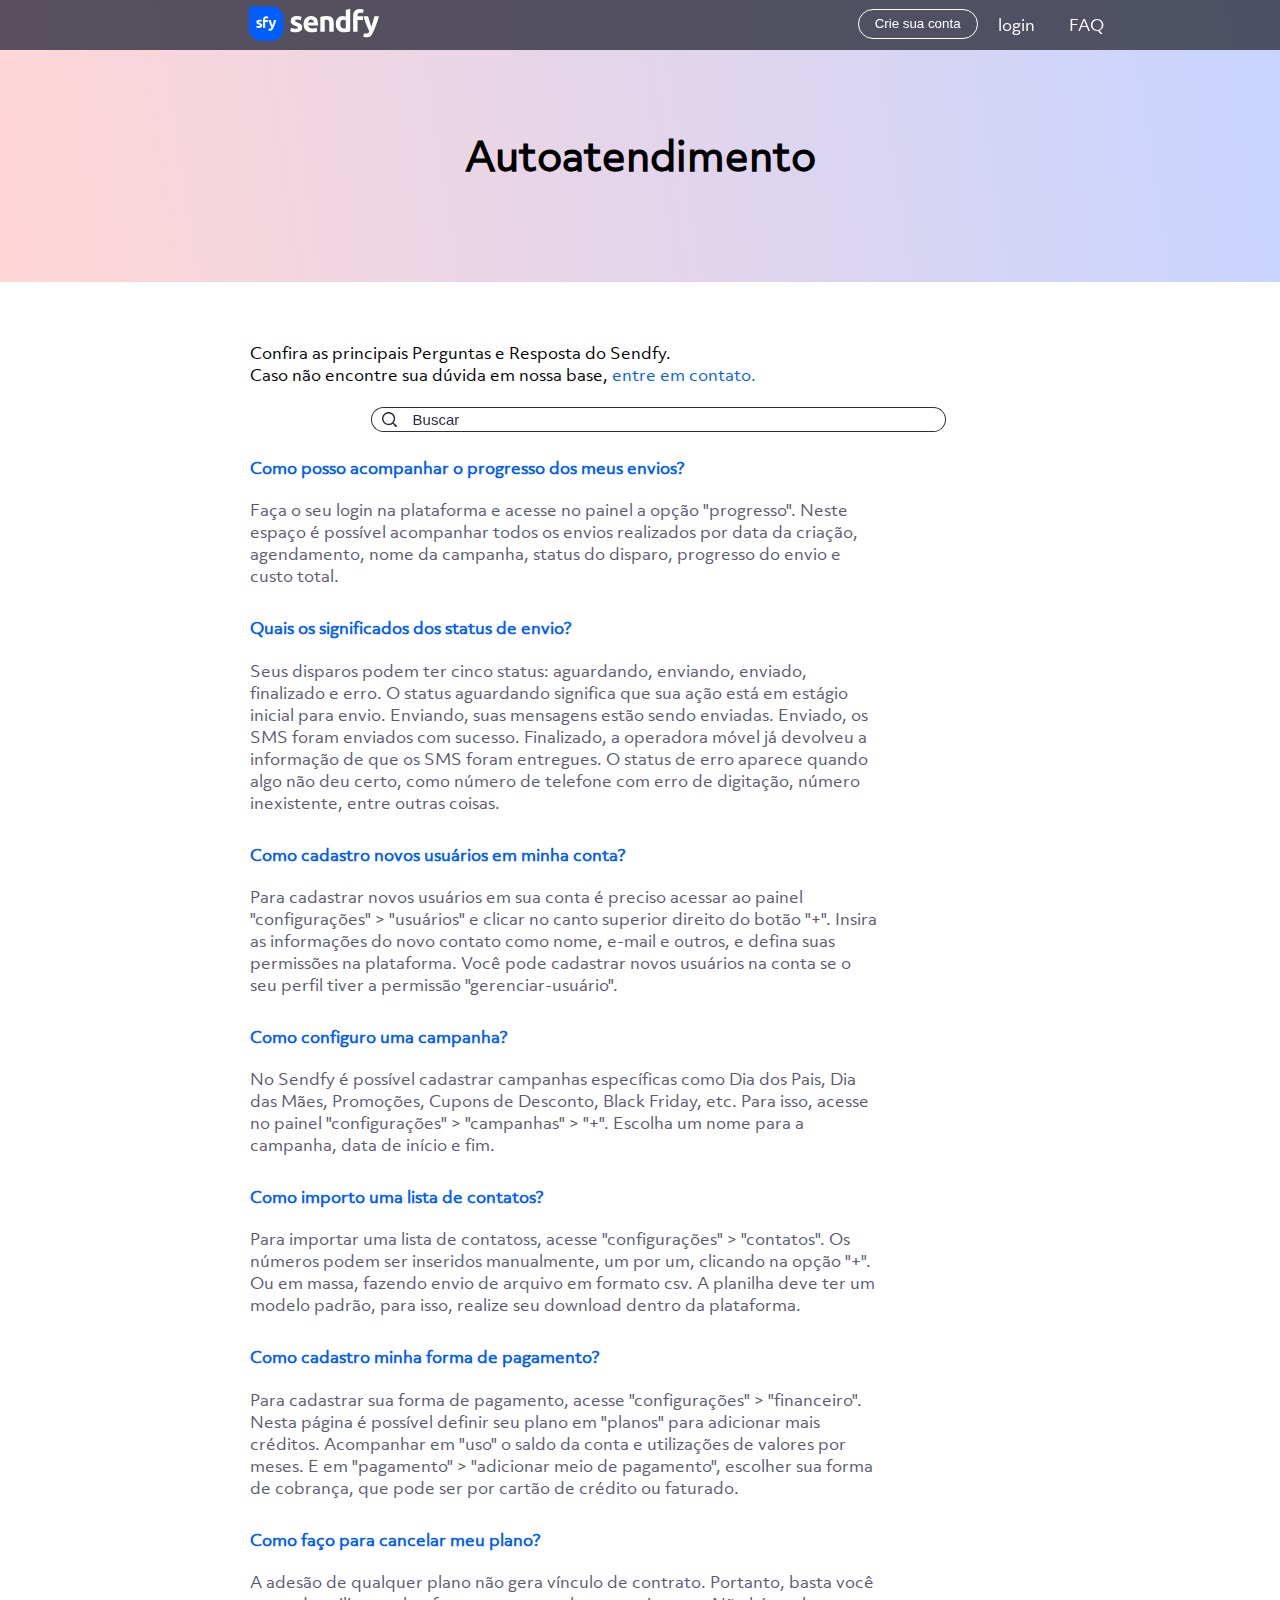
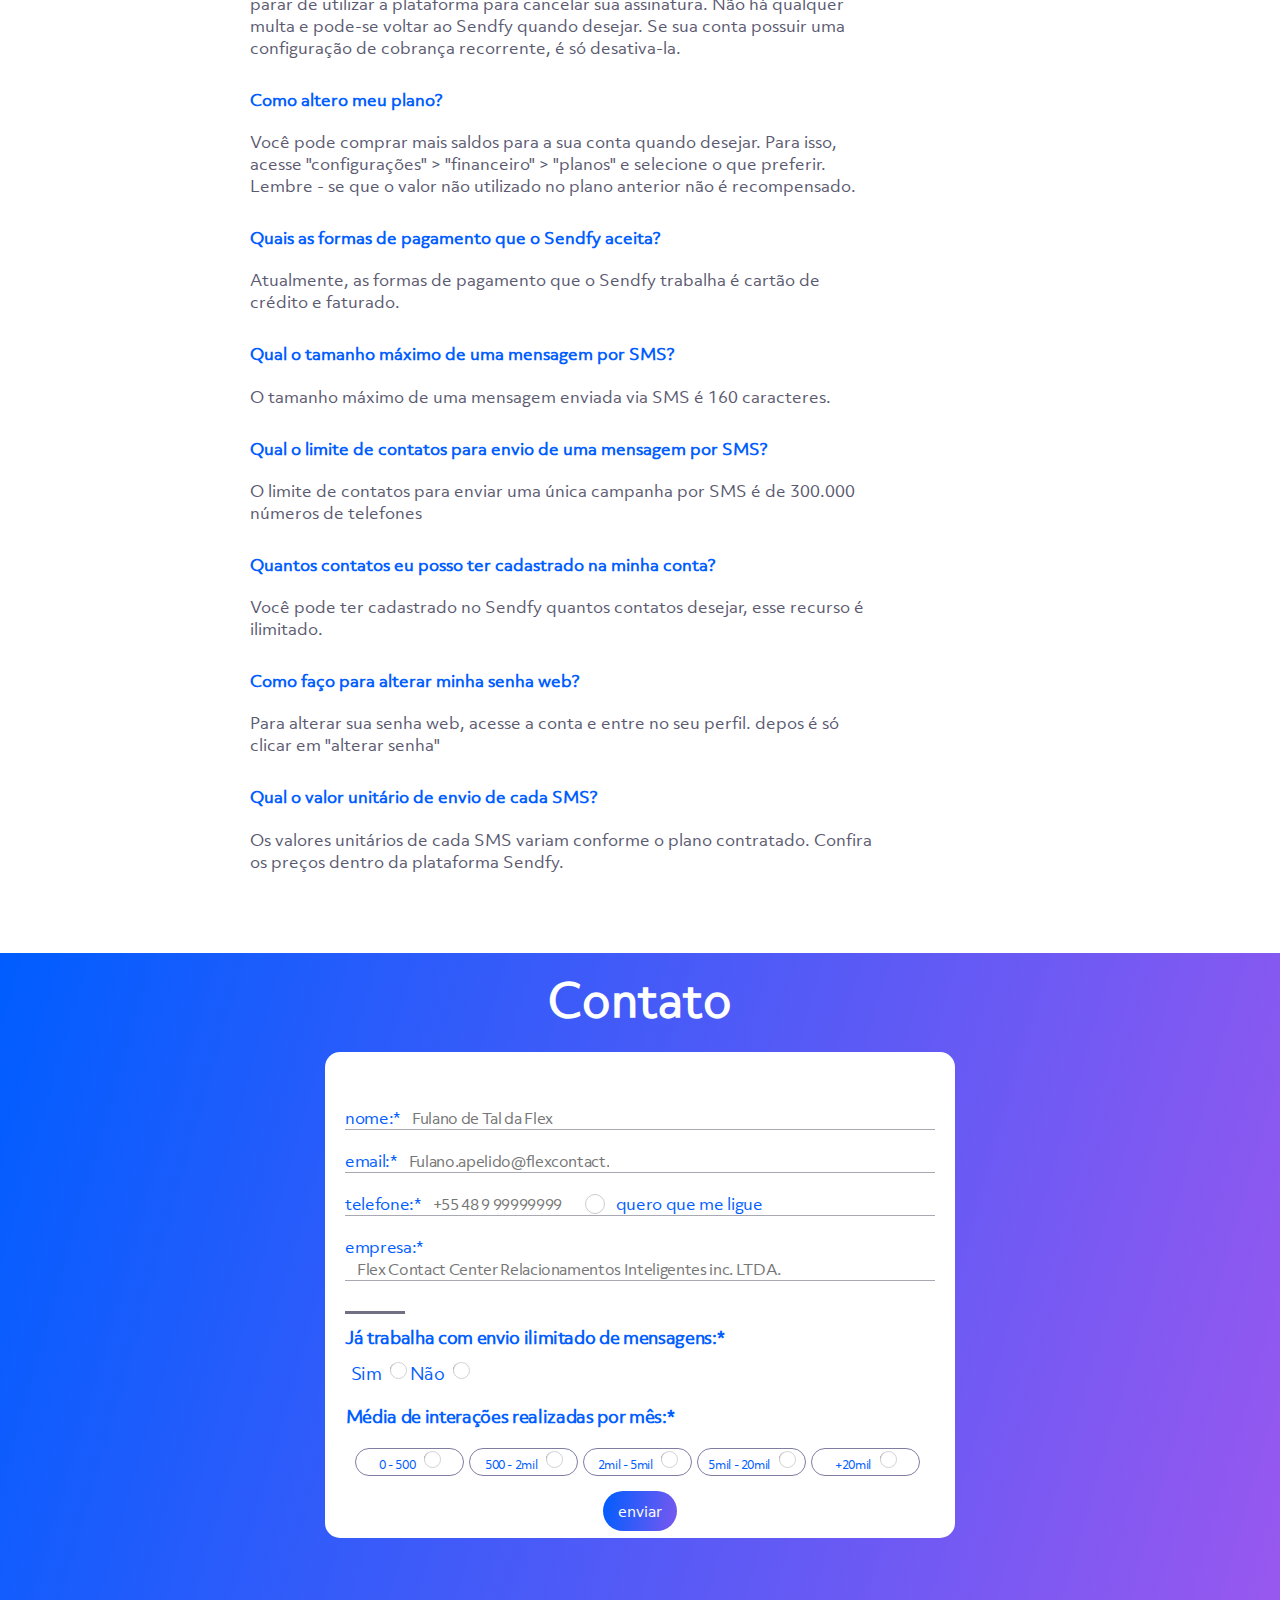
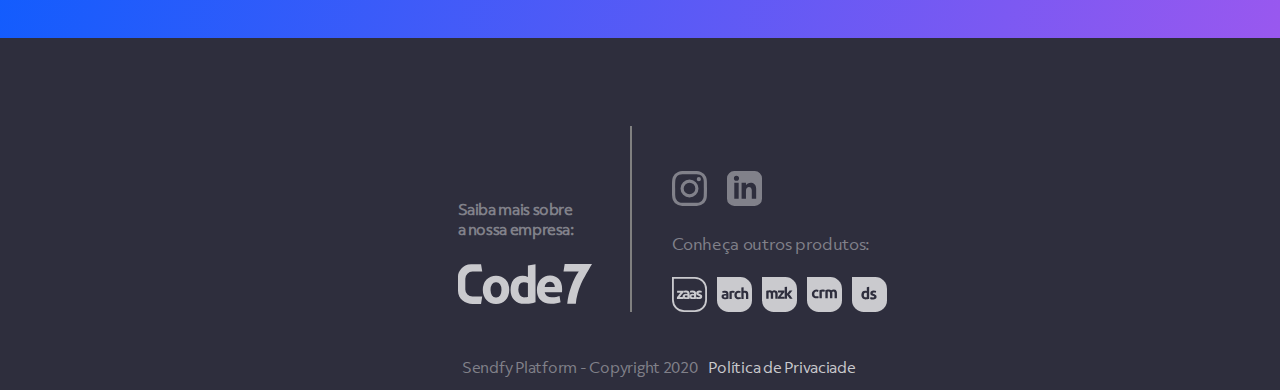
==== commit f5c01033: "tablet OK" ====
--- a/faq.html
+++ b/faq.html
@@ -2,7 +2,7 @@
 <html lang="en">
 <head>
     <meta charset="UTF-8">
-    <meta name="viewport" content="width=device-width, initial-scale=1.0">
+    <meta name="viewport" content="width=device-width, initial-scale=1, minimum-scale=1">
     <meta http-equiv="X-UA-Compatible" content="ie=edge">
     <link href="./imgs/favicon.png" rel="icon"  type="image/x-icon" />
     <title>Autoatendimento - Sendfy</title>
--- a/css/faq.css
+++ b/css/faq.css
@@ -124,7 +124,7 @@
   border-radius: 0 20px 20px 0;
   border-left: none;
   opacity: 1;
-  width: 405px;
+  width: 530px;
   height: 21px;
   text-align: left;
   margin-left: 96%;
@@ -155,7 +155,7 @@
   opacity: 1;
   width: 40px;
   height: 23px;
-  margin-left: 240px;
+  left: 29%;
   margin-top: -30px;
 }
 
@@ -625,4 +625,32 @@
 .icons{
     display: flex;
     
+}
+
+@media(max-width: 768px){
+  .logo_sendfy_rolagem {
+    left: 35px;
+  }
+
+  .menu-rolagem-div {
+    left: 78%;
+  }
+
+  .menu-rolagem {
+    left: 61%;
+  }
+
+  .cabecalho h1 {
+    margin-top: 15%;
+  }
+
+  .main {
+    margin-left: 20px;
+    margin-right: 20px;
+  }
+
+  .icone-busca {
+    left: 12%;
+  }
+
 }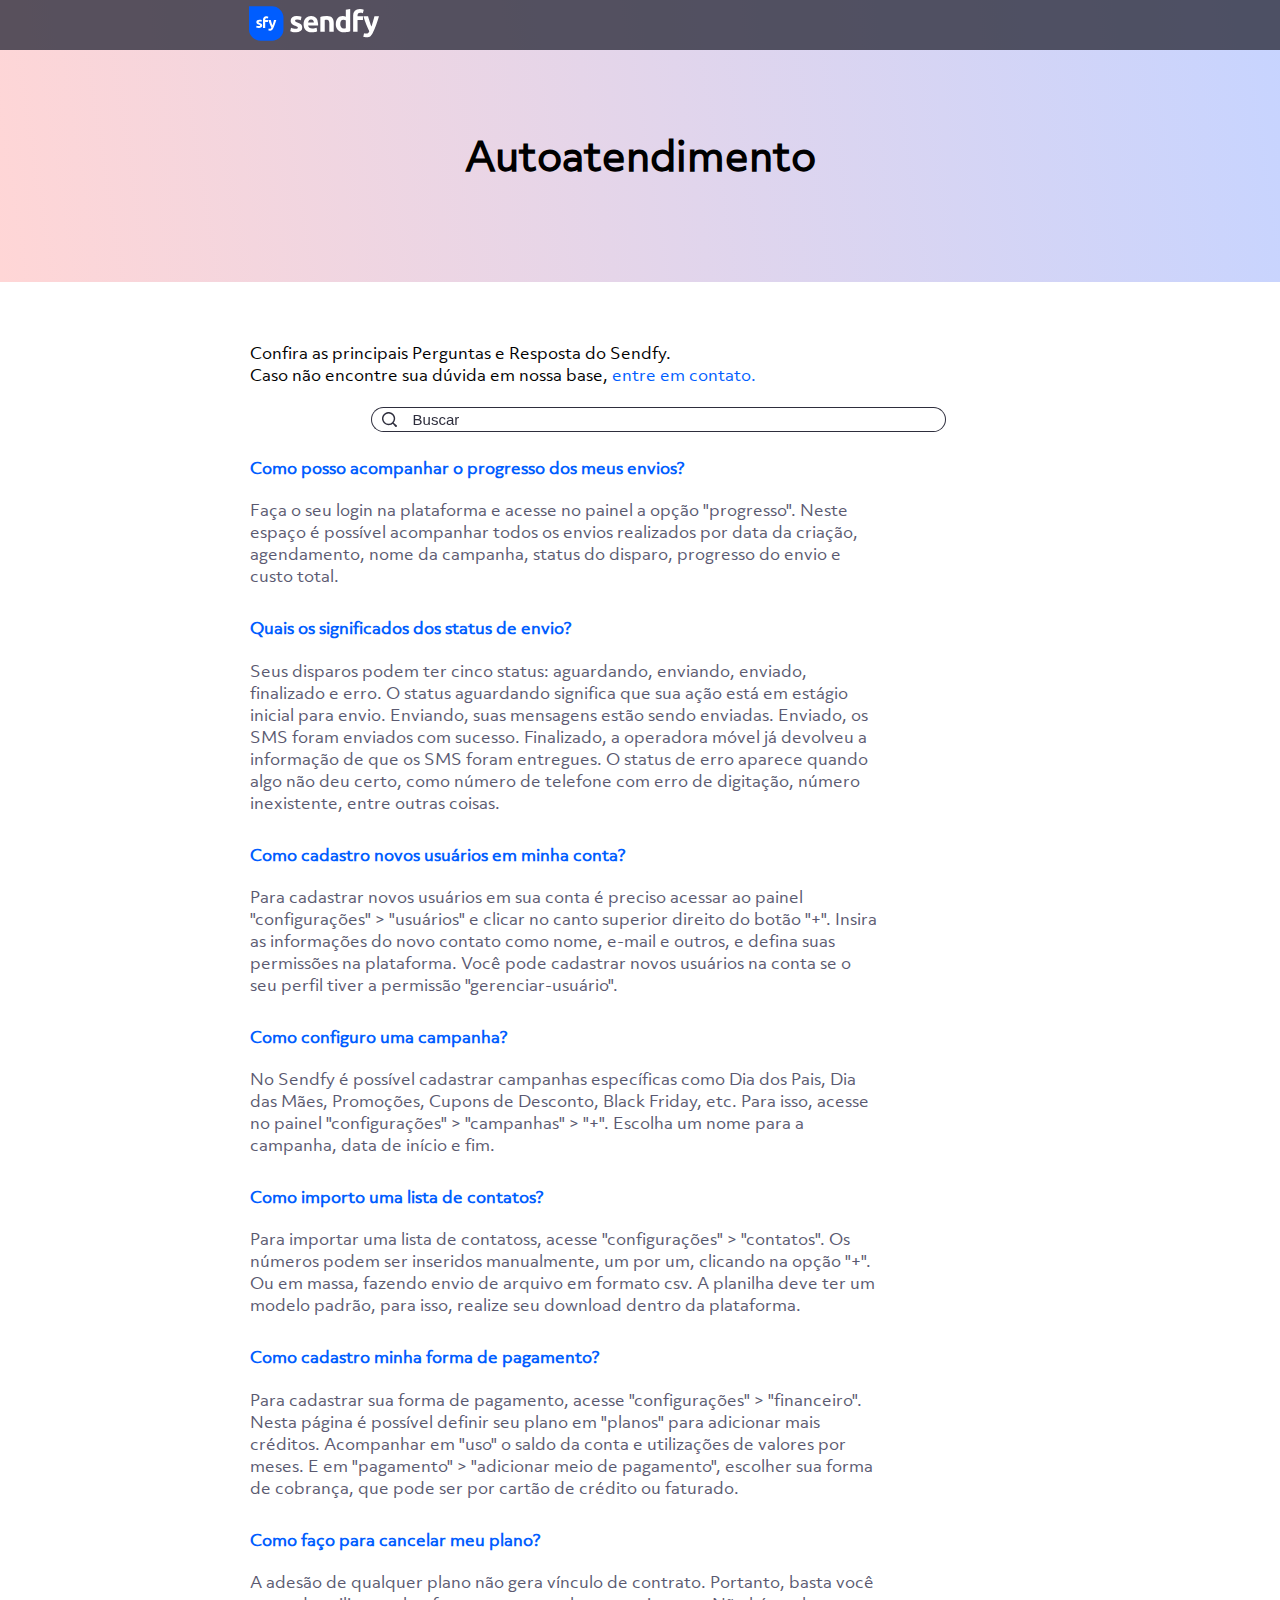
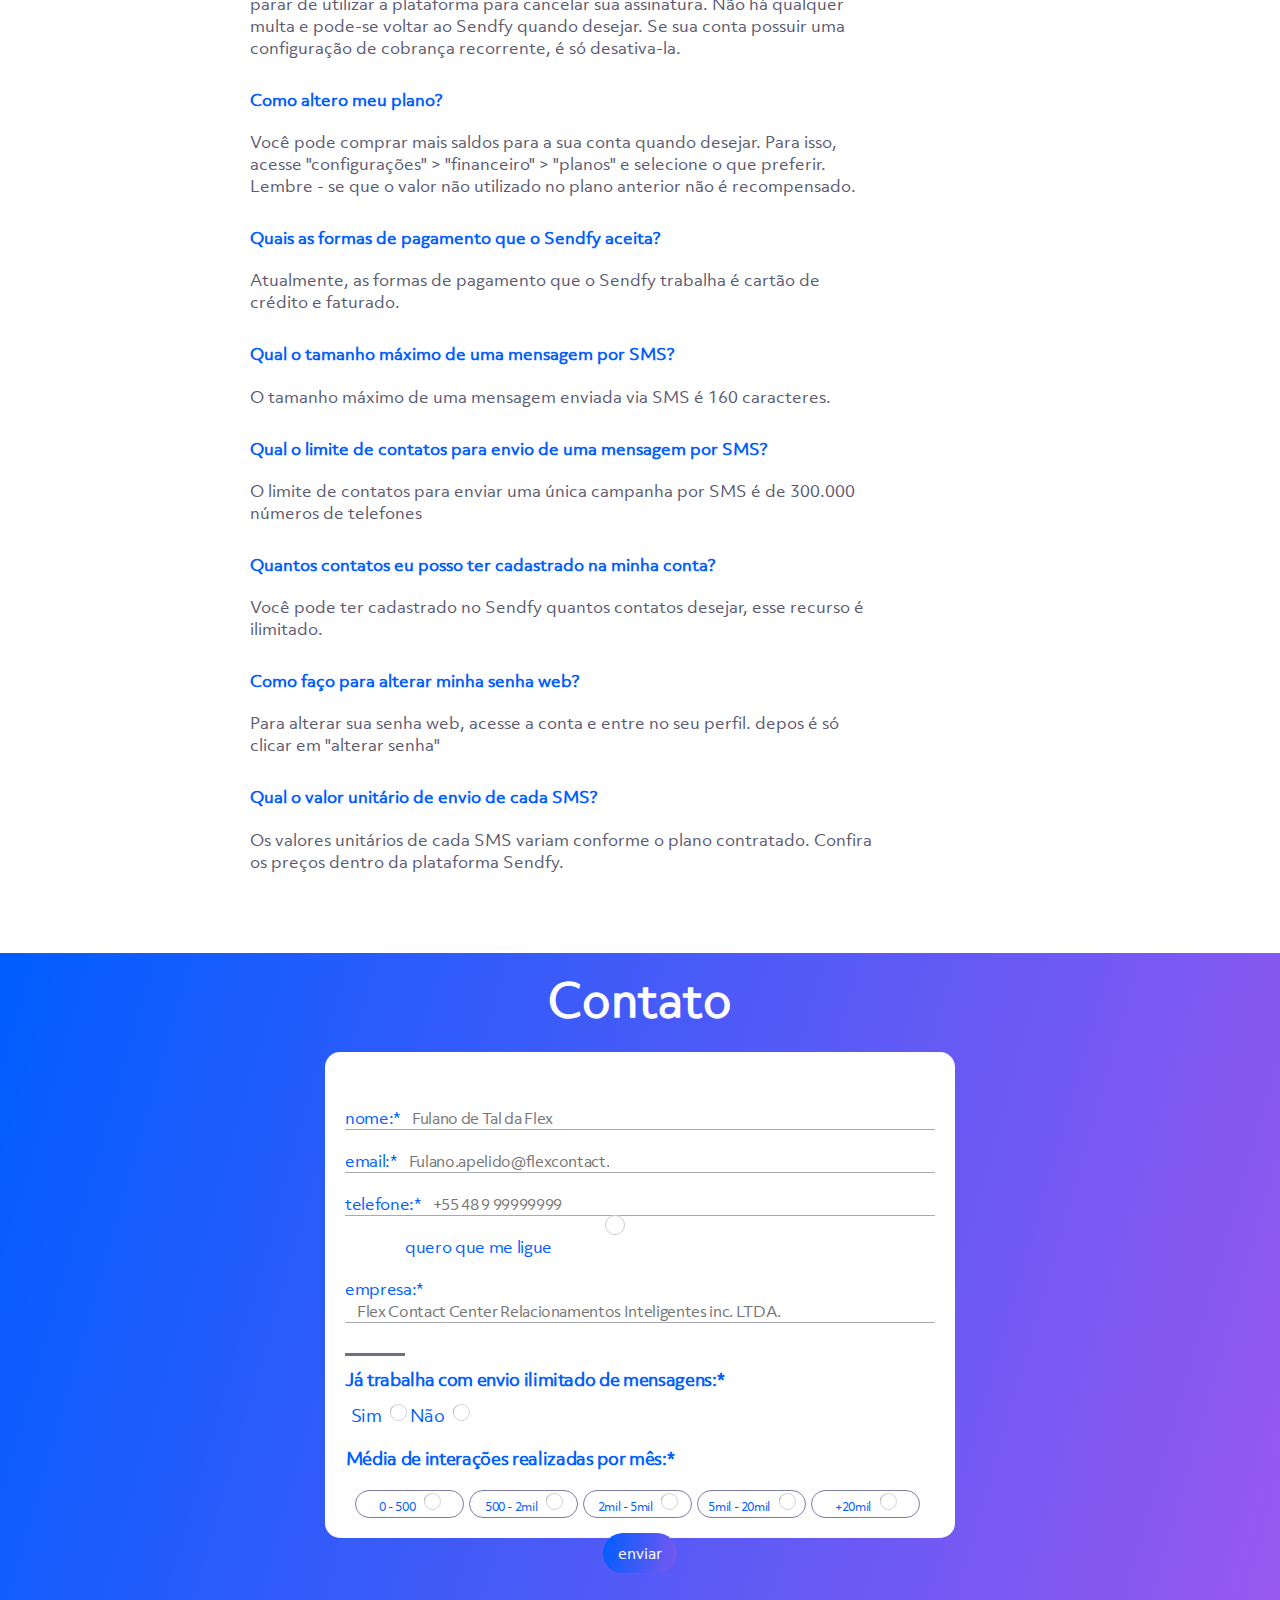
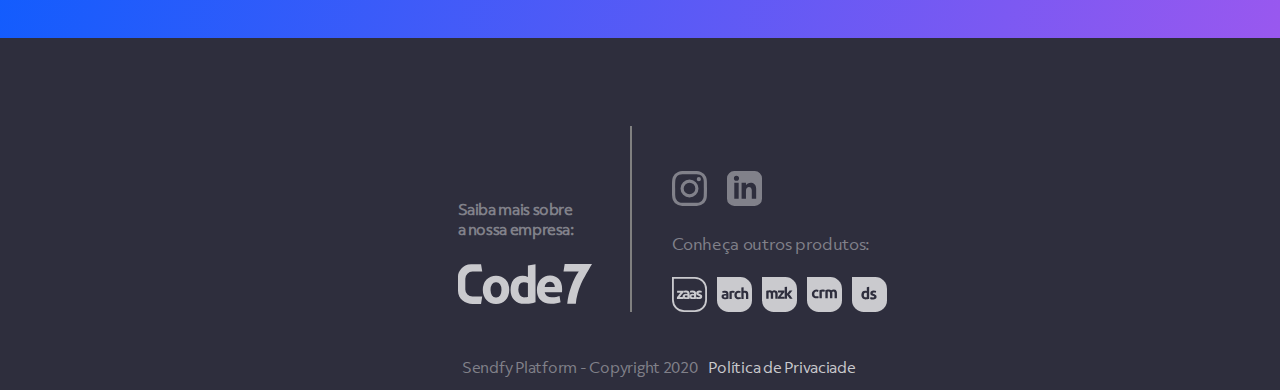
==== commit 10e3a317: "Rodapé e Fim finalizados" ====
--- a/faq.html
+++ b/faq.html
@@ -11,11 +11,6 @@
 <body>
     <div class="cabecalho-rolagem">
         <a href="index.html"><img class="logo_sendfy_rolagem" src="./imgs/logo_sendfy.svg"/></a>
-        <button class="botao-criar-conta menu-rolagem">Crie sua conta</button>
-        <div class="menu-cabecalho menu-rolagem-div">
-            <a class="login">login</a>
-            <a class="faq">FAQ</a>
-        </div>
     </div>
     <div class="cabecalho">
        <h1>Autoatendimento</h1>
@@ -129,6 +124,8 @@
             </div>
             <div class="input">
             <label>telefone:*</label><input class="input-tel" type="text" placeholder="+55 48 9 99999999">
+            </div>
+            <div class="meligue input">
             <!-- <input type="checkbox" class="checkbox"><label class="meligue">quero que me ligue</label> -->
                 <div class="round">
                   <input type="checkbox" id="checkbox" />
@@ -197,7 +194,7 @@
             </div>
             <div class="meio"></div>
             <div class="conteudo-direito">
-            <img src="./imgs/insta.svg"><img  class="linkedin" src="./imgs/iconmonstr-linkedin-3.svg">
+            <img class="insta" src="./imgs/insta.svg"><img  class="linkedin" src="./imgs/iconmonstr-linkedin-3.svg">
             <br/><br/>
             <p>Conheça outros produtos:</p>
             <br/>
--- a/css/faq.css
+++ b/css/faq.css
@@ -627,6 +627,10 @@
     
 }
 
+.meligue {
+  border-bottom: none;
+}
+
 @media(max-width: 768px){
   .logo_sendfy_rolagem {
     left: 35px;
@@ -653,4 +657,127 @@
     left: 12%;
   }
 
+}
+
+@media (max-width: 425px){
+
+.cabecalho h1 {
+    margin-top: 28%;
+}
+
+.Busca input {
+  width: 301px;
+}
+
+.textos h4 {
+  width: 403px;
+}
+
+.input label {
+  display: block;
+}
+
+.rodape form {
+  width: 398px;
+}
+
+.sim-nao {
+  margin-left: -237px;
+}
+
+.envio-mensagem h1 {
+  width: 199px;
+}
+
+.rodape {
+  height: 948px;
+}
+
+.rodape form {
+  height: 740px;
+}
+
+.radiobox-interacoes {
+  display: block;
+}
+
+.radiobox {
+  margin-top: 10px;
+  margin-left: 20px;
+}
+
+.input input {
+  margin-left: -1px;
+}
+
+.empresa {
+  width: 100% !important;
+  text-overflow: ellipsis;
+}
+
+.round label {
+    margin-top: 23px;
+    margin-left: -261px;
+}
+
+.conteudo-esquerdo h5 {
+  margin-top: -201px;
+  margin-left: -6px;
+  width: 240px;
+}
+
+.conteudo-esquerdo img {
+  margin-left: 52px;
+}
+
+.meio {
+  border-right: none;
+  position: absolute;
+  border-bottom: solid 2px gray;
+  width: 382px;
+  height: 2px;
+  margin-top: 56px;
+}
+
+.conteudo-direito .insta {
+  margin-top: 20px;
+  margin-left: -138px;
+  position: absolute;
+}
+
+.conteudo-direito .linkedin {
+  margin-top: 20px;
+  margin-left: -78px;
+  position: absolute;
+}
+
+.conteudo-direito p {
+  position: absolute;
+  margin-top: 67px;
+  margin-left: -186px;
+}
+
+.fim a {
+  position: absolute;
+  margin-left: -191px;
+  margin-top: -28px;
+  width: 100%;
+}
+
+.copyright p {
+  margin-top: 55px;
+  margin-left: 111px;
+}
+
+.icons {
+  display: flex;
+  margin-top: 85px;
+  margin-left: -190px;
+}
+
+.fim {
+  height: 425px;
+}
+
+
 }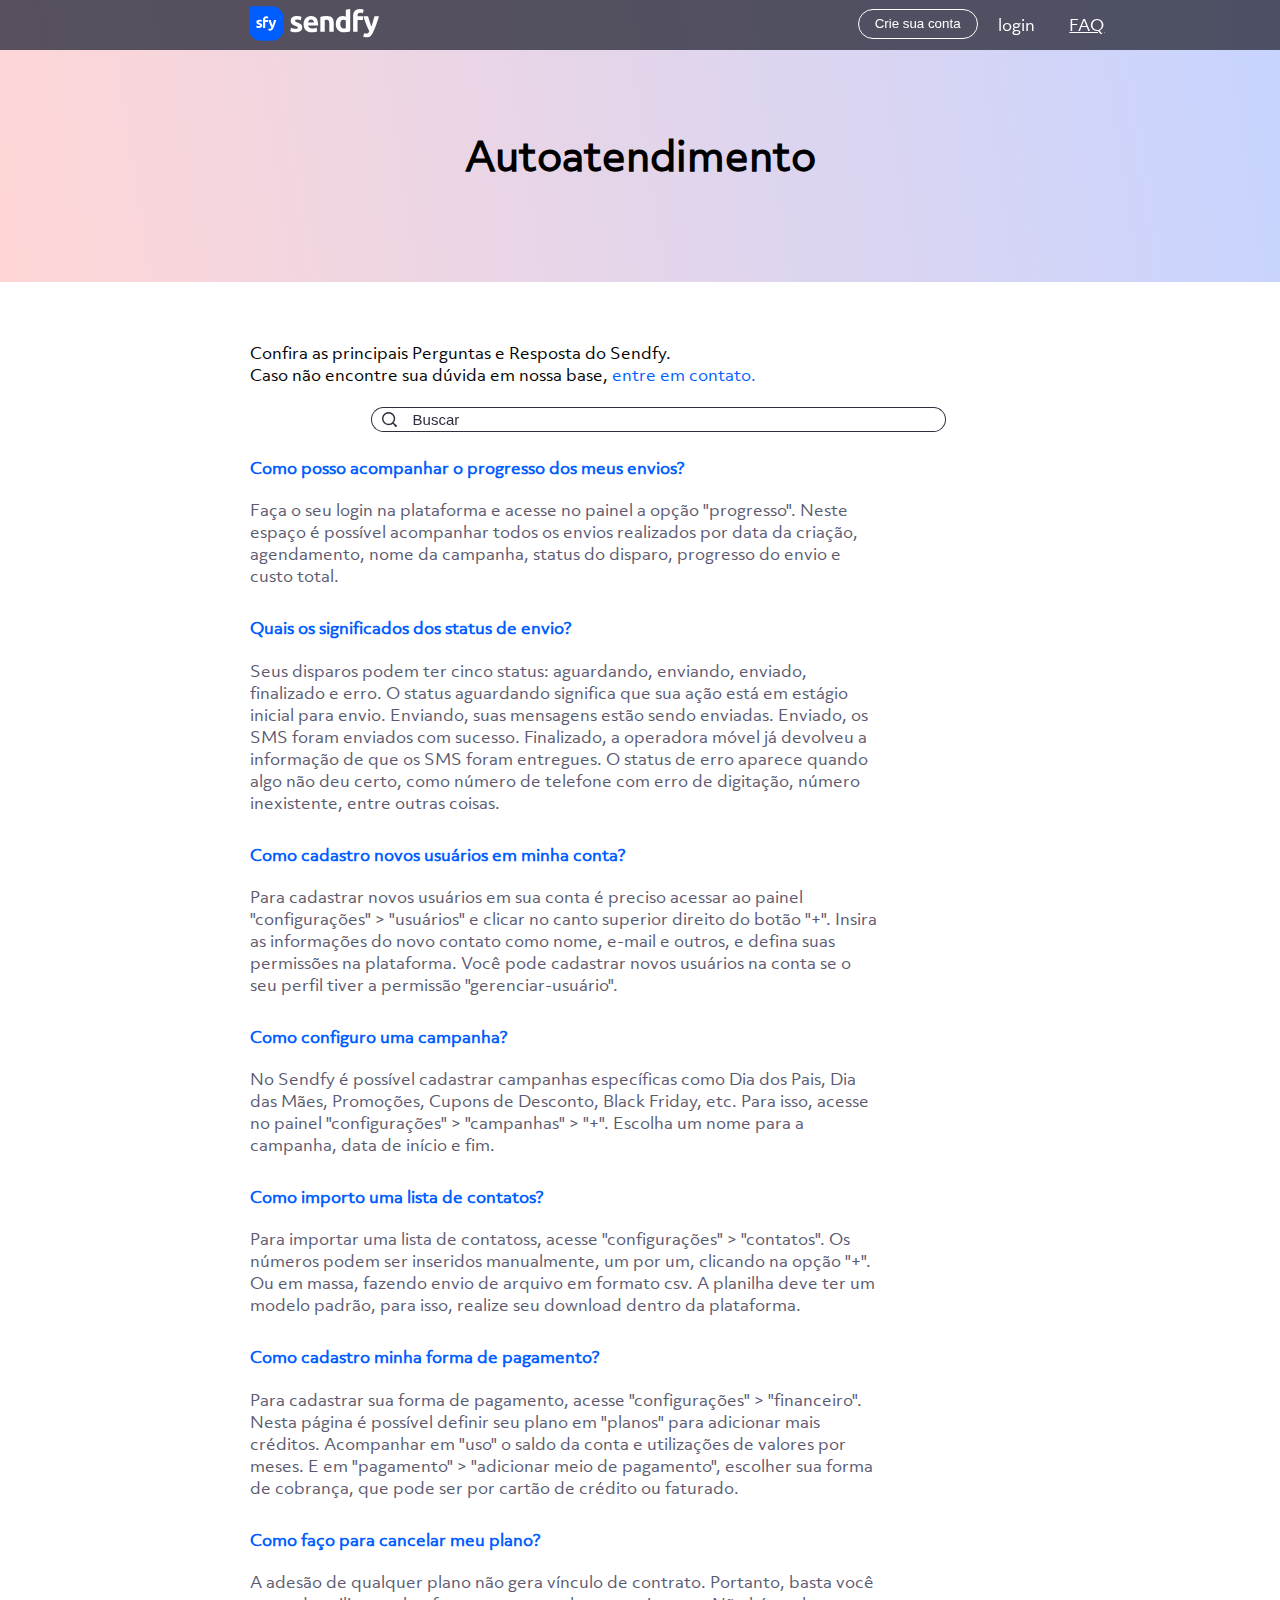
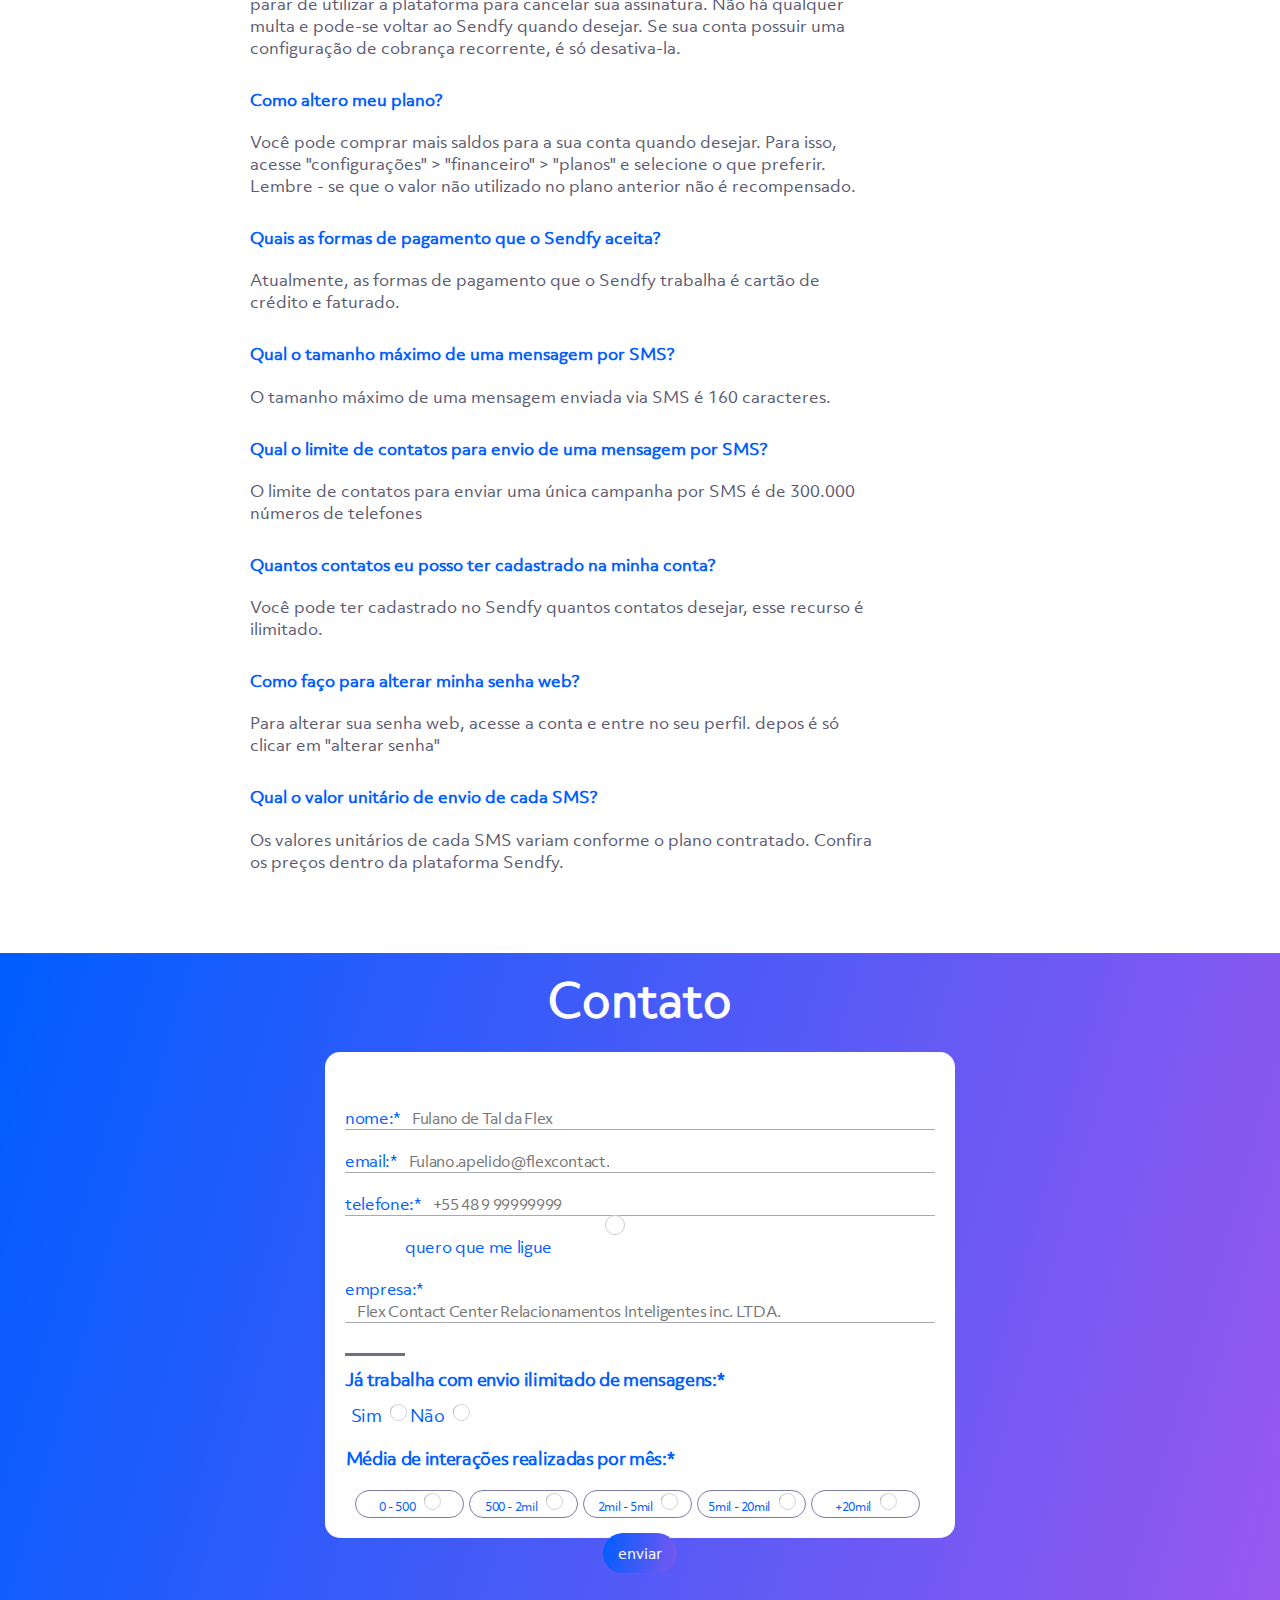
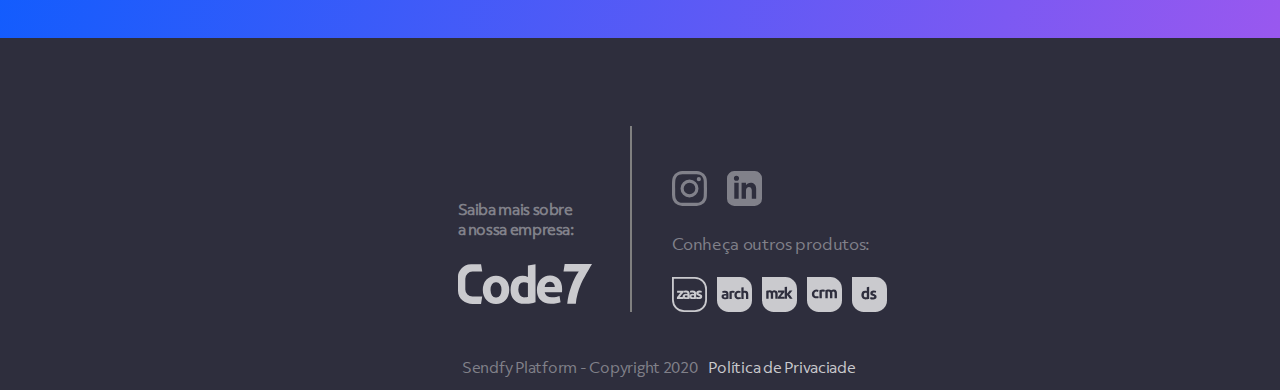
==== commit 06bb85ca: "Página de Autoatendimento finalizado (Mobile e Desktop)" ====
--- a/faq.html
+++ b/faq.html
@@ -10,7 +10,12 @@
 </head>
 <body>
     <div class="cabecalho-rolagem">
-        <a href="index.html"><img class="logo_sendfy_rolagem" src="./imgs/logo_sendfy.svg"/></a>
+        <img class="logo_sendfy_rolagem" src="./imgs/logo_sendfy.svg"/>
+        <button class="botao-criar-conta menu-rolagem">Crie sua conta</button>
+        <div class="menu-cabecalho menu-rolagem-div">
+            <a class="login">login</a>
+            <a class="faq" href="faq.html">FAQ</a>
+        </div>
     </div>
     <div class="cabecalho">
        <h1>Autoatendimento</h1>
--- a/css/faq.css
+++ b/css/faq.css
@@ -632,6 +632,11 @@
 }
 
 @media(max-width: 768px){
+
+  .botao-criar-conta, .menu-rolagem, .login, .faq{
+    display: none;
+  }
+
   .logo_sendfy_rolagem {
     left: 35px;
   }
@@ -660,6 +665,10 @@
 }
 
 @media (max-width: 425px){
+
+  .botao-criar-conta, .menu-rolagem, .login, .faq{
+    display: none;
+  }
 
 .cabecalho h1 {
     margin-top: 28%;
@@ -779,5 +788,96 @@
   height: 425px;
 }
 
-
+}
+
+@media (max-width: 375px){
+
+  .botao-criar-conta, .menu-rolagem, .login, .faq{
+    display: none;
+  }
+
+  .Busca input {
+    width: 256px;
+}
+
+.textos h4 {
+  width: 353px;
+}
+
+.rodape form {
+  width: 358px;
+}
+
+.fim a {
+  margin-left: -194px;
+}
+
+.copyright p {
+  margin-top: 55px;
+  margin-left: 85px;
+}
+
+.sim-nao {
+  margin-left: -199px;
+}
+
+}
+
+@media (max-width: 320px){
+  .botao-criar-conta, .menu-rolagem, .login, .faq{
+    display: none;
+  }
+
+  .cabecalho h1 {
+    margin-top: 43%;
+    font-size: 27px;
+}
+
+.Busca input {
+  width: 220px;
+}
+
+.textos h4 {
+  width: 302px;
+}
+
+.rodape form {
+  width: 303px;
+}
+
+.sim-nao {
+  margin-left: -144px;
+}
+
+.interacoes h1 {
+  margin-bottom: 35px;
+  width: 165px;
+  margin-left: 22px;
+}
+
+.copyright p {
+  margin-top: 55px;
+  margin-left: 49px;
+}
+
+}
+
+@media (max-width: 360px){
+  .botao-criar-conta, .menu-rolagem, .login, .faq{
+    display: none;
+  }
+
+  .cabecalho h1 {
+    margin-top: 39%;
+    font-size: 30px;
+}
+
+.textos h4 {
+  width: 337px;
+}
+
+.copyright p {
+  margin-top: 55px;
+  margin-left: 72px;
+}
 }